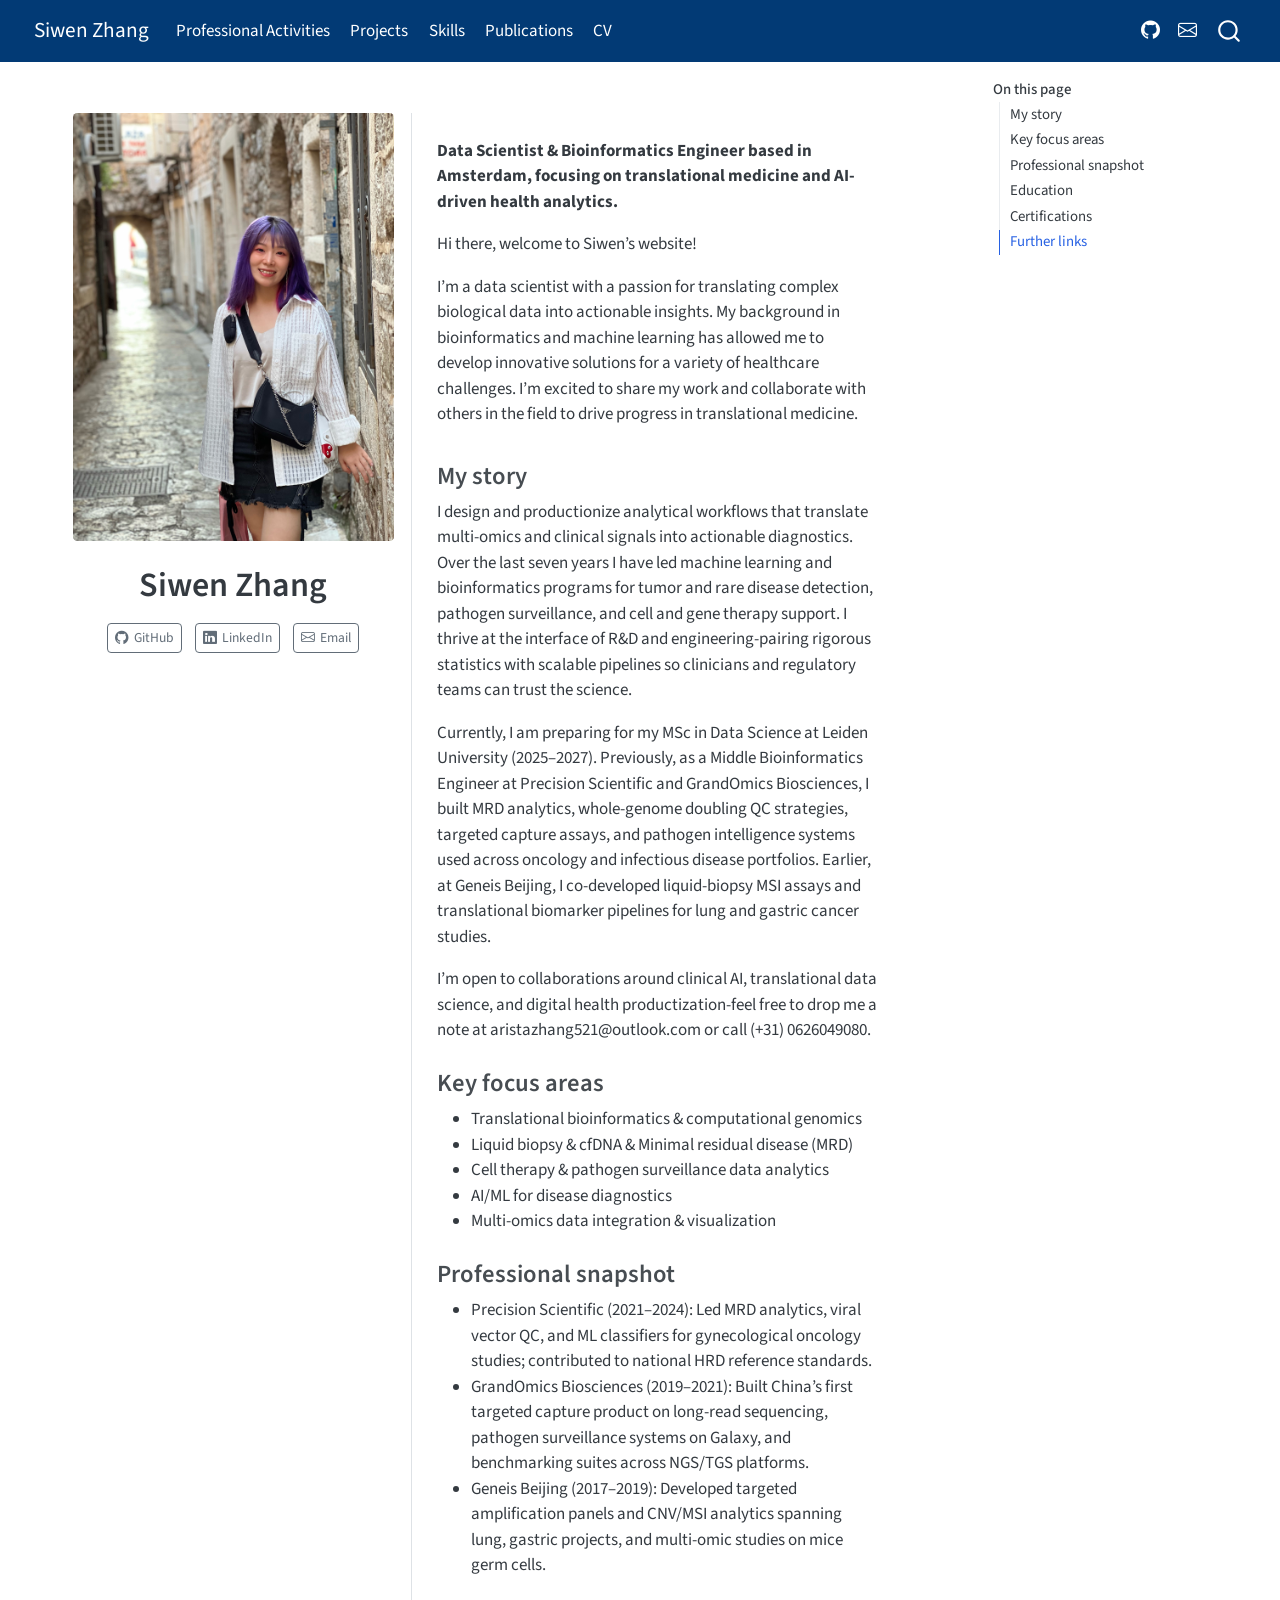
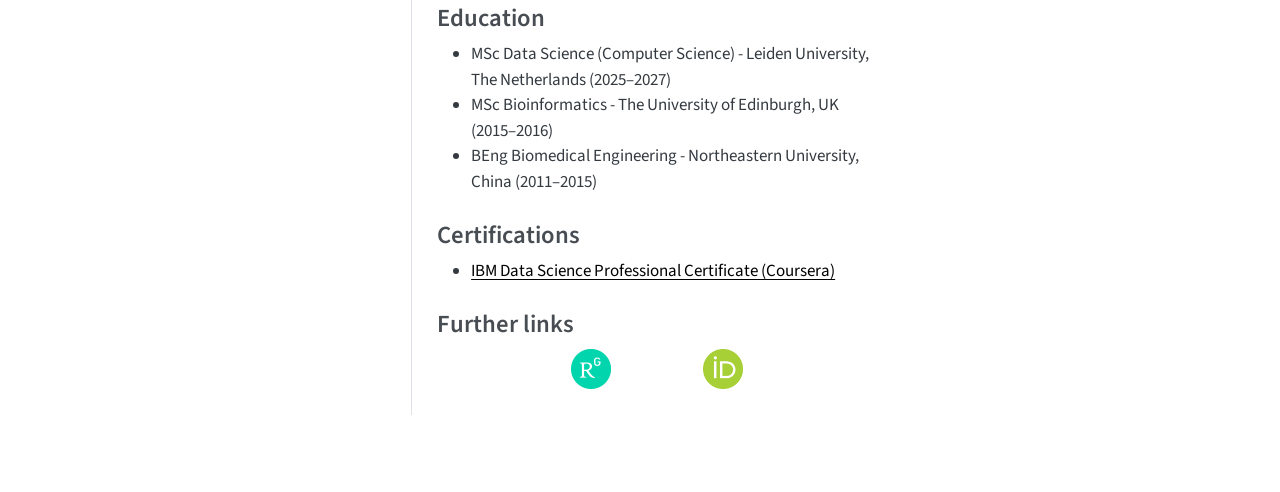
==== docs/index.html @ dca946e2 "first commit" ====
<!DOCTYPE html>
<html xmlns="http://www.w3.org/1999/xhtml" lang="en" xml:lang="en"><head>

<meta charset="utf-8">
<meta name="generator" content="quarto-1.8.25">

<meta name="viewport" content="width=device-width, initial-scale=1.0, user-scalable=yes">


<title>Siwen Zhang</title>
<style>
code{white-space: pre-wrap;}
span.smallcaps{font-variant: small-caps;}
div.columns{display: flex; gap: min(4vw, 1.5em);}
div.column{flex: auto; overflow-x: auto;}
div.hanging-indent{margin-left: 1.5em; text-indent: -1.5em;}
ul.task-list{list-style: none;}
ul.task-list li input[type="checkbox"] {
  width: 0.8em;
  margin: 0 0.8em 0.2em -1em; /* quarto-specific, see https://github.com/quarto-dev/quarto-cli/issues/4556 */ 
  vertical-align: middle;
}
</style>


<script src="site_libs/quarto-nav/quarto-nav.js"></script>
<script src="site_libs/quarto-nav/headroom.min.js"></script>
<script src="site_libs/clipboard/clipboard.min.js"></script>
<script src="site_libs/quarto-search/autocomplete.umd.js"></script>
<script src="site_libs/quarto-search/fuse.min.js"></script>
<script src="site_libs/quarto-search/quarto-search.js"></script>
<meta name="quarto:offset" content="./">
<script src="site_libs/quarto-html/quarto.js" type="module"></script>
<script src="site_libs/quarto-html/tabsets/tabsets.js" type="module"></script>
<script src="site_libs/quarto-html/axe/axe-check.js" type="module"></script>
<script src="site_libs/quarto-html/popper.min.js"></script>
<script src="site_libs/quarto-html/tippy.umd.min.js"></script>
<link href="site_libs/quarto-html/tippy.css" rel="stylesheet">
<link href="site_libs/quarto-html/quarto-syntax-highlighting-7b89279ff1a6dce999919e0e67d4d9ec.css" rel="stylesheet" id="quarto-text-highlighting-styles">
<script src="site_libs/bootstrap/bootstrap.min.js"></script>
<link href="site_libs/bootstrap/bootstrap-icons.css" rel="stylesheet">
<link href="site_libs/bootstrap/bootstrap-c04e0382e70b0cec29030d8874f2398e.min.css" rel="stylesheet" append-hash="true" id="quarto-bootstrap" data-mode="light">
<script id="quarto-search-options" type="application/json">{
  "location": "navbar",
  "copy-button": false,
  "collapse-after": 3,
  "panel-placement": "end",
  "type": "overlay",
  "limit": 50,
  "keyboard-shortcut": [
    "f",
    "/",
    "s"
  ],
  "show-item-context": false,
  "language": {
    "search-no-results-text": "No results",
    "search-matching-documents-text": "matching documents",
    "search-copy-link-title": "Copy link to search",
    "search-hide-matches-text": "Hide additional matches",
    "search-more-match-text": "more match in this document",
    "search-more-matches-text": "more matches in this document",
    "search-clear-button-title": "Clear",
    "search-text-placeholder": "",
    "search-detached-cancel-button-title": "Cancel",
    "search-submit-button-title": "Submit",
    "search-label": "Search"
  }
}</script>


<link rel="stylesheet" href="custom.css">
<link rel="stylesheet" href="styles.css">
</head>

<body class="nav-fixed quarto-light">

<div id="quarto-search-results"></div>
  <header id="quarto-header" class="headroom fixed-top">
    <nav class="navbar navbar-expand-lg " data-bs-theme="dark">
      <div class="navbar-container container-fluid">
      <div class="navbar-brand-container mx-auto">
    <a href="./index.html" class="navbar-brand navbar-brand-logo">
    </a>
    <a class="navbar-brand" href="./index.html">
    <span class="navbar-title">Siwen Zhang</span>
    </a>
  </div>
            <div id="quarto-search" class="" title="Search"></div>
          <button class="navbar-toggler" type="button" data-bs-toggle="collapse" data-bs-target="#navbarCollapse" aria-controls="navbarCollapse" role="menu" aria-expanded="false" aria-label="Toggle navigation" onclick="if (window.quartoToggleHeadroom) { window.quartoToggleHeadroom(); }">
  <span class="navbar-toggler-icon"></span>
</button>
          <div class="collapse navbar-collapse" id="navbarCollapse">
            <ul class="navbar-nav navbar-nav-scroll me-auto">
  <li class="nav-item">
    <a class="nav-link" href="./professional_activities.html"> 
<span class="menu-text">Professional Activities</span></a>
  </li>  
  <li class="nav-item">
    <a class="nav-link" href="./projects.html"> 
<span class="menu-text">Projects</span></a>
  </li>  
  <li class="nav-item">
    <a class="nav-link" href="./personal_skills.html"> 
<span class="menu-text">Skills</span></a>
  </li>  
  <li class="nav-item">
    <a class="nav-link" href="./publications.html"> 
<span class="menu-text">Publications</span></a>
  </li>  
  <li class="nav-item">
    <a class="nav-link" href="./curriculum.html"> 
<span class="menu-text">CV</span></a>
  </li>  
</ul>
            <ul class="navbar-nav navbar-nav-scroll ms-auto">
  <li class="nav-item compact">
    <a class="nav-link" href="https://github.com/ssswzh"> <i class="bi bi-github" role="img">
</i> 
<span class="menu-text"></span></a>
  </li>  
  <li class="nav-item compact">
    <a class="nav-link" href="./aristazhang521@outlook.com"> <i class="bi bi-envelope" role="img">
</i> 
<span class="menu-text"></span></a>
  </li>  
</ul>
          </div> <!-- /navcollapse -->
            <div class="quarto-navbar-tools">
</div>
      </div> <!-- /container-fluid -->
    </nav>
</header>
<!-- content -->
<div id="quarto-content" class="quarto-container page-columns page-rows-contents page-layout-full page-navbar">
<!-- sidebar -->
<!-- margin-sidebar -->
    <div id="quarto-margin-sidebar" class="sidebar margin-sidebar">
        <nav id="TOC" role="doc-toc" class="toc-active">
    <h2 id="toc-title">On this page</h2>
  <ul>
  <li><a href="#my-story" id="toc-my-story" class="nav-link active" data-scroll-target="#my-story">My story</a></li>
  <li><a href="#key-focus-areas" id="toc-key-focus-areas" class="nav-link" data-scroll-target="#key-focus-areas">Key focus areas</a></li>
  <li><a href="#professional-snapshot" id="toc-professional-snapshot" class="nav-link" data-scroll-target="#professional-snapshot">Professional snapshot</a></li>
  <li><a href="#education" id="toc-education" class="nav-link" data-scroll-target="#education">Education</a></li>
  <li><a href="#certifications" id="toc-certifications" class="nav-link" data-scroll-target="#certifications">Certifications</a></li>
  <li><a href="#further-links" id="toc-further-links" class="nav-link" data-scroll-target="#further-links">Further links</a></li>
  </ul>
</nav>
    </div>
<!-- main -->
<div class="quarto-about-trestles column-page-left">
  <div class="about-entity">
    <img src="assets/pictures/profile-picture.jpg" class="about-image
  rounded " style="width: 20em;">
<header id="title-block-header" class="quarto-title-block default">
<div class="quarto-title">
<h1 class="title">Siwen Zhang</h1>
</div>
<div class="quarto-title-meta column-page-left">
  </div>
</header>
    <div class="about-links">
  <a href="https://github.com/ssswzh" class="about-link" rel="" target="">
    <i class="bi bi-github"></i>
     <span class="about-link-text">GitHub</span>
  </a>
  <a href="https://www.linkedin.com/in/siwen-zhang-5121a4a9" class="about-link" rel="" target="">
    <i class="bi bi-linkedin"></i>
     <span class="about-link-text">LinkedIn</span>
  </a>
  <a href="/aristazhang521@outlook.com" class="about-link" rel="" target="">
    <i class="bi bi-envelope"></i>
     <span class="about-link-text">Email</span>
  </a>
</div>
  </div>
  <div class="about-contents"><main class="content column-page-left" id="quarto-document-content">

<p><strong>Data Scientist &amp; Bioinformatics Engineer based in Amsterdam, focusing on translational medicine and AI-driven health analytics.</strong></p>
<p>Hi there, welcome to Siwen’s website!</p>
<p>I’m a data scientist with a passion for translating complex biological data into actionable insights. My background in bioinformatics and machine learning has allowed me to develop innovative solutions for a variety of healthcare challenges. I’m excited to share my work and collaborate with others in the field to drive progress in translational medicine.</p>
<section id="my-story" class="level3">
<h3 data-anchor-id="my-story">My story</h3>
<p>I design and productionize analytical workflows that translate multi-omics and clinical signals into actionable diagnostics. Over the last seven years I have led machine learning and bioinformatics programs for tumor and rare disease detection, pathogen surveillance, and cell and gene therapy support. I thrive at the interface of R&amp;D and engineering-pairing rigorous statistics with scalable pipelines so clinicians and regulatory teams can trust the science.</p>
<p>Currently, I am preparing for my MSc in Data Science at Leiden University (2025–2027). Previously, as a Middle Bioinformatics Engineer at Precision Scientific and GrandOmics Biosciences, I built MRD analytics, whole-genome doubling QC strategies, targeted capture assays, and pathogen intelligence systems used across oncology and infectious disease portfolios. Earlier, at Geneis Beijing, I co-developed liquid-biopsy MSI assays and translational biomarker pipelines for lung and gastric cancer studies.</p>
<p>I’m open to collaborations around clinical AI, translational data science, and digital health productization-feel free to drop me a note at aristazhang521@outlook.com or call (+31) 0626049080.</p>
</section>
<section id="key-focus-areas" class="level3">
<h3 data-anchor-id="key-focus-areas">Key focus areas</h3>
<ul>
<li>Translational bioinformatics &amp; computational genomics</li>
<li>Liquid biopsy &amp; cfDNA &amp; Minimal residual disease (MRD)</li>
<li>Cell therapy &amp; pathogen surveillance data analytics</li>
<li>AI/ML for disease diagnostics</li>
<li>Multi-omics data integration &amp; visualization</li>
</ul>
</section>
<section id="professional-snapshot" class="level3">
<h3 data-anchor-id="professional-snapshot">Professional snapshot</h3>
<ul>
<li>Precision Scientific (2021–2024): Led MRD analytics, viral vector QC, and ML classifiers for gynecological oncology studies; contributed to national HRD reference standards.</li>
<li>GrandOmics Biosciences (2019–2021): Built China’s first targeted capture product on long-read sequencing, pathogen surveillance systems on Galaxy, and benchmarking suites across NGS/TGS platforms.</li>
<li>Geneis Beijing (2017–2019): Developed targeted amplification panels and CNV/MSI analytics spanning lung, gastric projects, and multi-omic studies on mice germ cells.</li>
</ul>
</section>
<section id="education" class="level3">
<h3 data-anchor-id="education">Education</h3>
<ul>
<li>MSc Data Science (Computer Science) - Leiden University, The Netherlands (2025–2027)</li>
<li>MSc Bioinformatics - The University of Edinburgh, UK (2015–2016)</li>
<li>BEng Biomedical Engineering - Northeastern University, China (2011–2015)</li>
</ul>
</section>
<section id="certifications" class="level3">
<h3 data-anchor-id="certifications">Certifications</h3>
<ul>
<li><a href="https://coursera.org/share/87ad6b0ecfb4fbb1e2ce7b34f706cb00">IBM Data Science Professional Certificate (Coursera)</a></li>
</ul>
</section>
<section id="further-links" class="level3">
<h3 data-anchor-id="further-links">Further links</h3>
<table width="60%" align="center">
<tbody><tr>
<td>
<a href="https://www.researchgate.net/profile/Siwen-Zhang-5?ev=hdr_xprf"> <img src="./assets/pictures/researchgate.png" alt="ResearchGate" width="40"> </a>
</td>
<td>
<a href="https://orcid.org/0009-0002-5984-0920"> <img src="./assets/pictures/ORCID_iD.png" alt="ORCID" width="40"> </a>
</td>
</tr>
</tbody></table>


</section>
</main></div>
</div>
 <!-- /main -->
<script id="quarto-html-after-body" type="application/javascript">
  window.document.addEventListener("DOMContentLoaded", function (event) {
    const isCodeAnnotation = (el) => {
      for (const clz of el.classList) {
        if (clz.startsWith('code-annotation-')) {                     
          return true;
        }
      }
      return false;
    }
    const onCopySuccess = function(e) {
      // button target
      const button = e.trigger;
      // don't keep focus
      button.blur();
      // flash "checked"
      button.classList.add('code-copy-button-checked');
      var currentTitle = button.getAttribute("title");
      button.setAttribute("title", "Copied!");
      let tooltip;
      if (window.bootstrap) {
        button.setAttribute("data-bs-toggle", "tooltip");
        button.setAttribute("data-bs-placement", "left");
        button.setAttribute("data-bs-title", "Copied!");
        tooltip = new bootstrap.Tooltip(button, 
          { trigger: "manual", 
            customClass: "code-copy-button-tooltip",
            offset: [0, -8]});
        tooltip.show();    
      }
      setTimeout(function() {
        if (tooltip) {
          tooltip.hide();
          button.removeAttribute("data-bs-title");
          button.removeAttribute("data-bs-toggle");
          button.removeAttribute("data-bs-placement");
        }
        button.setAttribute("title", currentTitle);
        button.classList.remove('code-copy-button-checked');
      }, 1000);
      // clear code selection
      e.clearSelection();
    }
    const getTextToCopy = function(trigger) {
      const outerScaffold = trigger.parentElement.cloneNode(true);
      const codeEl = outerScaffold.querySelector('code');
      for (const childEl of codeEl.children) {
        if (isCodeAnnotation(childEl)) {
          childEl.remove();
        }
      }
      return codeEl.innerText;
    }
    const clipboard = new window.ClipboardJS('.code-copy-button:not([data-in-quarto-modal])', {
      text: getTextToCopy
    });
    clipboard.on('success', onCopySuccess);
    if (window.document.getElementById('quarto-embedded-source-code-modal')) {
      const clipboardModal = new window.ClipboardJS('.code-copy-button[data-in-quarto-modal]', {
        text: getTextToCopy,
        container: window.document.getElementById('quarto-embedded-source-code-modal')
      });
      clipboardModal.on('success', onCopySuccess);
    }
      var localhostRegex = new RegExp(/^(?:http|https):\/\/localhost\:?[0-9]*\//);
      var mailtoRegex = new RegExp(/^mailto:/);
        var filterRegex = new RegExp('/' + window.location.host + '/');
      var isInternal = (href) => {
          return filterRegex.test(href) || localhostRegex.test(href) || mailtoRegex.test(href);
      }
      // Inspect non-navigation links and adorn them if external
     var links = window.document.querySelectorAll('a[href]:not(.nav-link):not(.navbar-brand):not(.toc-action):not(.sidebar-link):not(.sidebar-item-toggle):not(.pagination-link):not(.no-external):not([aria-hidden]):not(.dropdown-item):not(.quarto-navigation-tool):not(.about-link)');
      for (var i=0; i<links.length; i++) {
        const link = links[i];
        if (!isInternal(link.href)) {
          // undo the damage that might have been done by quarto-nav.js in the case of
          // links that we want to consider external
          if (link.dataset.originalHref !== undefined) {
            link.href = link.dataset.originalHref;
          }
        }
      }
    function tippyHover(el, contentFn, onTriggerFn, onUntriggerFn) {
      const config = {
        allowHTML: true,
        maxWidth: 500,
        delay: 100,
        arrow: false,
        appendTo: function(el) {
            return el.parentElement;
        },
        interactive: true,
        interactiveBorder: 10,
        theme: 'quarto',
        placement: 'bottom-start',
      };
      if (contentFn) {
        config.content = contentFn;
      }
      if (onTriggerFn) {
        config.onTrigger = onTriggerFn;
      }
      if (onUntriggerFn) {
        config.onUntrigger = onUntriggerFn;
      }
      window.tippy(el, config); 
    }
    const noterefs = window.document.querySelectorAll('a[role="doc-noteref"]');
    for (var i=0; i<noterefs.length; i++) {
      const ref = noterefs[i];
      tippyHover(ref, function() {
        // use id or data attribute instead here
        let href = ref.getAttribute('data-footnote-href') || ref.getAttribute('href');
        try { href = new URL(href).hash; } catch {}
        const id = href.replace(/^#\/?/, "");
        const note = window.document.getElementById(id);
        if (note) {
          return note.innerHTML;
        } else {
          return "";
        }
      });
    }
    const xrefs = window.document.querySelectorAll('a.quarto-xref');
    const processXRef = (id, note) => {
      // Strip column container classes
      const stripColumnClz = (el) => {
        el.classList.remove("page-full", "page-columns");
        if (el.children) {
          for (const child of el.children) {
            stripColumnClz(child);
          }
        }
      }
      stripColumnClz(note)
      if (id === null || id.startsWith('sec-')) {
        // Special case sections, only their first couple elements
        const container = document.createElement("div");
        if (note.children && note.children.length > 2) {
          container.appendChild(note.children[0].cloneNode(true));
          for (let i = 1; i < note.children.length; i++) {
            const child = note.children[i];
            if (child.tagName === "P" && child.innerText === "") {
              continue;
            } else {
              container.appendChild(child.cloneNode(true));
              break;
            }
          }
          if (window.Quarto?.typesetMath) {
            window.Quarto.typesetMath(container);
          }
          return container.innerHTML
        } else {
          if (window.Quarto?.typesetMath) {
            window.Quarto.typesetMath(note);
          }
          return note.innerHTML;
        }
      } else {
        // Remove any anchor links if they are present
        const anchorLink = note.querySelector('a.anchorjs-link');
        if (anchorLink) {
          anchorLink.remove();
        }
        if (window.Quarto?.typesetMath) {
          window.Quarto.typesetMath(note);
        }
        if (note.classList.contains("callout")) {
          return note.outerHTML;
        } else {
          return note.innerHTML;
        }
      }
    }
    for (var i=0; i<xrefs.length; i++) {
      const xref = xrefs[i];
      tippyHover(xref, undefined, function(instance) {
        instance.disable();
        let url = xref.getAttribute('href');
        let hash = undefined; 
        if (url.startsWith('#')) {
          hash = url;
        } else {
          try { hash = new URL(url).hash; } catch {}
        }
        if (hash) {
          const id = hash.replace(/^#\/?/, "");
          const note = window.document.getElementById(id);
          if (note !== null) {
            try {
              const html = processXRef(id, note.cloneNode(true));
              instance.setContent(html);
            } finally {
              instance.enable();
              instance.show();
            }
          } else {
            // See if we can fetch this
            fetch(url.split('#')[0])
            .then(res => res.text())
            .then(html => {
              const parser = new DOMParser();
              const htmlDoc = parser.parseFromString(html, "text/html");
              const note = htmlDoc.getElementById(id);
              if (note !== null) {
                const html = processXRef(id, note);
                instance.setContent(html);
              } 
            }).finally(() => {
              instance.enable();
              instance.show();
            });
          }
        } else {
          // See if we can fetch a full url (with no hash to target)
          // This is a special case and we should probably do some content thinning / targeting
          fetch(url)
          .then(res => res.text())
          .then(html => {
            const parser = new DOMParser();
            const htmlDoc = parser.parseFromString(html, "text/html");
            const note = htmlDoc.querySelector('main.content');
            if (note !== null) {
              // This should only happen for chapter cross references
              // (since there is no id in the URL)
              // remove the first header
              if (note.children.length > 0 && note.children[0].tagName === "HEADER") {
                note.children[0].remove();
              }
              const html = processXRef(null, note);
              instance.setContent(html);
            } 
          }).finally(() => {
            instance.enable();
            instance.show();
          });
        }
      }, function(instance) {
      });
    }
        let selectedAnnoteEl;
        const selectorForAnnotation = ( cell, annotation) => {
          let cellAttr = 'data-code-cell="' + cell + '"';
          let lineAttr = 'data-code-annotation="' +  annotation + '"';
          const selector = 'span[' + cellAttr + '][' + lineAttr + ']';
          return selector;
        }
        const selectCodeLines = (annoteEl) => {
          const doc = window.document;
          const targetCell = annoteEl.getAttribute("data-target-cell");
          const targetAnnotation = annoteEl.getAttribute("data-target-annotation");
          const annoteSpan = window.document.querySelector(selectorForAnnotation(targetCell, targetAnnotation));
          const lines = annoteSpan.getAttribute("data-code-lines").split(",");
          const lineIds = lines.map((line) => {
            return targetCell + "-" + line;
          })
          let top = null;
          let height = null;
          let parent = null;
          if (lineIds.length > 0) {
              //compute the position of the single el (top and bottom and make a div)
              const el = window.document.getElementById(lineIds[0]);
              top = el.offsetTop;
              height = el.offsetHeight;
              parent = el.parentElement.parentElement;
            if (lineIds.length > 1) {
              const lastEl = window.document.getElementById(lineIds[lineIds.length - 1]);
              const bottom = lastEl.offsetTop + lastEl.offsetHeight;
              height = bottom - top;
            }
            if (top !== null && height !== null && parent !== null) {
              // cook up a div (if necessary) and position it 
              let div = window.document.getElementById("code-annotation-line-highlight");
              if (div === null) {
                div = window.document.createElement("div");
                div.setAttribute("id", "code-annotation-line-highlight");
                div.style.position = 'absolute';
                parent.appendChild(div);
              }
              div.style.top = top - 2 + "px";
              div.style.height = height + 4 + "px";
              div.style.left = 0;
              let gutterDiv = window.document.getElementById("code-annotation-line-highlight-gutter");
              if (gutterDiv === null) {
                gutterDiv = window.document.createElement("div");
                gutterDiv.setAttribute("id", "code-annotation-line-highlight-gutter");
                gutterDiv.style.position = 'absolute';
                const codeCell = window.document.getElementById(targetCell);
                const gutter = codeCell.querySelector('.code-annotation-gutter');
                gutter.appendChild(gutterDiv);
              }
              gutterDiv.style.top = top - 2 + "px";
              gutterDiv.style.height = height + 4 + "px";
            }
            selectedAnnoteEl = annoteEl;
          }
        };
        const unselectCodeLines = () => {
          const elementsIds = ["code-annotation-line-highlight", "code-annotation-line-highlight-gutter"];
          elementsIds.forEach((elId) => {
            const div = window.document.getElementById(elId);
            if (div) {
              div.remove();
            }
          });
          selectedAnnoteEl = undefined;
        };
          // Handle positioning of the toggle
      window.addEventListener(
        "resize",
        throttle(() => {
          elRect = undefined;
          if (selectedAnnoteEl) {
            selectCodeLines(selectedAnnoteEl);
          }
        }, 10)
      );
      function throttle(fn, ms) {
      let throttle = false;
      let timer;
        return (...args) => {
          if(!throttle) { // first call gets through
              fn.apply(this, args);
              throttle = true;
          } else { // all the others get throttled
              if(timer) clearTimeout(timer); // cancel #2
              timer = setTimeout(() => {
                fn.apply(this, args);
                timer = throttle = false;
              }, ms);
          }
        };
      }
        // Attach click handler to the DT
        const annoteDls = window.document.querySelectorAll('dt[data-target-cell]');
        for (const annoteDlNode of annoteDls) {
          annoteDlNode.addEventListener('click', (event) => {
            const clickedEl = event.target;
            if (clickedEl !== selectedAnnoteEl) {
              unselectCodeLines();
              const activeEl = window.document.querySelector('dt[data-target-cell].code-annotation-active');
              if (activeEl) {
                activeEl.classList.remove('code-annotation-active');
              }
              selectCodeLines(clickedEl);
              clickedEl.classList.add('code-annotation-active');
            } else {
              // Unselect the line
              unselectCodeLines();
              clickedEl.classList.remove('code-annotation-active');
            }
          });
        }
    const findCites = (el) => {
      const parentEl = el.parentElement;
      if (parentEl) {
        const cites = parentEl.dataset.cites;
        if (cites) {
          return {
            el,
            cites: cites.split(' ')
          };
        } else {
          return findCites(el.parentElement)
        }
      } else {
        return undefined;
      }
    };
    var bibliorefs = window.document.querySelectorAll('a[role="doc-biblioref"]');
    for (var i=0; i<bibliorefs.length; i++) {
      const ref = bibliorefs[i];
      const citeInfo = findCites(ref);
      if (citeInfo) {
        tippyHover(citeInfo.el, function() {
          var popup = window.document.createElement('div');
          citeInfo.cites.forEach(function(cite) {
            var citeDiv = window.document.createElement('div');
            citeDiv.classList.add('hanging-indent');
            citeDiv.classList.add('csl-entry');
            var biblioDiv = window.document.getElementById('ref-' + cite);
            if (biblioDiv) {
              citeDiv.innerHTML = biblioDiv.innerHTML;
            }
            popup.appendChild(citeDiv);
          });
          return popup.innerHTML;
        });
      }
    }
  });
  </script>
</div> <!-- /content -->




</body></html>
---- docs/site_libs/quarto-html/tippy.css ----
.tippy-box[data-animation=fade][data-state=hidden]{opacity:0}[data-tippy-root]{max-width:calc(100vw - 10px)}.tippy-box{position:relative;background-color:#333;color:#fff;border-radius:4px;font-size:14px;line-height:1.4;white-space:normal;outline:0;transition-property:transform,visibility,opacity}.tippy-box[data-placement^=top]>.tippy-arrow{bottom:0}.tippy-box[data-placement^=top]>.tippy-arrow:before{bottom:-7px;left:0;border-width:8px 8px 0;border-top-color:initial;transform-origin:center top}.tippy-box[data-placement^=bottom]>.tippy-arrow{top:0}.tippy-box[data-placement^=bottom]>.tippy-arrow:before{top:-7px;left:0;border-width:0 8px 8px;border-bottom-color:initial;transform-origin:center bottom}.tippy-box[data-placement^=left]>.tippy-arrow{right:0}.tippy-box[data-placement^=left]>.tippy-arrow:before{border-width:8px 0 8px 8px;border-left-color:initial;right:-7px;transform-origin:center left}.tippy-box[data-placement^=right]>.tippy-arrow{left:0}.tippy-box[data-placement^=right]>.tippy-arrow:before{left:-7px;border-width:8px 8px 8px 0;border-right-color:initial;transform-origin:center right}.tippy-box[data-inertia][data-state=visible]{transition-timing-function:cubic-bezier(.54,1.5,.38,1.11)}.tippy-arrow{width:16px;height:16px;color:#333}.tippy-arrow:before{content:"";position:absolute;border-color:transparent;border-style:solid}.tippy-content{position:relative;padding:5px 9px;z-index:1}
---- docs/site_libs/quarto-html/quarto-syntax-highlighting-7b89279ff1a6dce999919e0e67d4d9ec.css ----
/* quarto syntax highlight colors */
:root {
  --quarto-hl-ot-color: #003B4F;
  --quarto-hl-at-color: #657422;
  --quarto-hl-ss-color: #20794D;
  --quarto-hl-an-color: #5E5E5E;
  --quarto-hl-fu-color: #4758AB;
  --quarto-hl-st-color: #20794D;
  --quarto-hl-cf-color: #003B4F;
  --quarto-hl-op-color: #5E5E5E;
  --quarto-hl-er-color: #AD0000;
  --quarto-hl-bn-color: #AD0000;
  --quarto-hl-al-color: #AD0000;
  --quarto-hl-va-color: #111111;
  --quarto-hl-bu-color: inherit;
  --quarto-hl-ex-color: inherit;
  --quarto-hl-pp-color: #AD0000;
  --quarto-hl-in-color: #5E5E5E;
  --quarto-hl-vs-color: #20794D;
  --quarto-hl-wa-color: #5E5E5E;
  --quarto-hl-do-color: #5E5E5E;
  --quarto-hl-im-color: #00769E;
  --quarto-hl-ch-color: #20794D;
  --quarto-hl-dt-color: #AD0000;
  --quarto-hl-fl-color: #AD0000;
  --quarto-hl-co-color: #5E5E5E;
  --quarto-hl-cv-color: #5E5E5E;
  --quarto-hl-cn-color: #8f5902;
  --quarto-hl-sc-color: #5E5E5E;
  --quarto-hl-dv-color: #AD0000;
  --quarto-hl-kw-color: #003B4F;
}

/* other quarto variables */
:root {
  --quarto-font-monospace: SFMono-Regular, Menlo, Monaco, Consolas, "Liberation Mono", "Courier New", monospace;
}

/* syntax highlight based on Pandoc's rules */
pre > code.sourceCode > span {
  color: #003B4F;
}

code.sourceCode > span {
  color: #003B4F;
}

div.sourceCode,
div.sourceCode pre.sourceCode {
  color: #003B4F;
}

/* Normal */
code span {
  color: #003B4F;
}

/* Alert */
code span.al {
  color: #AD0000;
  font-style: inherit;
}

/* Annotation */
code span.an {
  color: #5E5E5E;
  font-style: inherit;
}

/* Attribute */
code span.at {
  color: #657422;
  font-style: inherit;
}

/* BaseN */
code span.bn {
  color: #AD0000;
  font-style: inherit;
}

/* BuiltIn */
code span.bu {
  font-style: inherit;
}

/* ControlFlow */
code span.cf {
  color: #003B4F;
  font-weight: bold;
  font-style: inherit;
}

/* Char */
code span.ch {
  color: #20794D;
  font-style: inherit;
}

/* Constant */
code span.cn {
  color: #8f5902;
  font-style: inherit;
}

/* Comment */
code span.co {
  color: #5E5E5E;
  font-style: inherit;
}

/* CommentVar */
code span.cv {
  color: #5E5E5E;
  font-style: italic;
}

/* Documentation */
code span.do {
  color: #5E5E5E;
  font-style: italic;
}

/* DataType */
code span.dt {
  color: #AD0000;
  font-style: inherit;
}

/* DecVal */
code span.dv {
  color: #AD0000;
  font-style: inherit;
}

/* Error */
code span.er {
  color: #AD0000;
  font-style: inherit;
}

/* Extension */
code span.ex {
  font-style: inherit;
}

/* Float */
code span.fl {
  color: #AD0000;
  font-style: inherit;
}

/* Function */
code span.fu {
  color: #4758AB;
  font-style: inherit;
}

/* Import */
code span.im {
  color: #00769E;
  font-style: inherit;
}

/* Information */
code span.in {
  color: #5E5E5E;
  font-style: inherit;
}

/* Keyword */
code span.kw {
  color: #003B4F;
  font-weight: bold;
  font-style: inherit;
}

/* Operator */
code span.op {
  color: #5E5E5E;
  font-style: inherit;
}

/* Other */
code span.ot {
  color: #003B4F;
  font-style: inherit;
}

/* Preprocessor */
code span.pp {
  color: #AD0000;
  font-style: inherit;
}

/* SpecialChar */
code span.sc {
  color: #5E5E5E;
  font-style: inherit;
}

/* SpecialString */
code span.ss {
  color: #20794D;
  font-style: inherit;
}

/* String */
code span.st {
  color: #20794D;
  font-style: inherit;
}

/* Variable */
code span.va {
  color: #111111;
  font-style: inherit;
}

/* VerbatimString */
code span.vs {
  color: #20794D;
  font-style: inherit;
}

/* Warning */
code span.wa {
  color: #5E5E5E;
  font-style: italic;
}

.prevent-inlining {
  content: "</";
}

/*# sourceMappingURL=3944bc705cfaf4c80e56f77c5205168a.css.map */
---- docs/custom.css ----
:root {
  --imperial-blue: #023A75;
  --grape: #B38CB4;
  --brick: #FC440F;
  --coral: #F67E7D;
  --orange: #FF8600;
  --yellow: #FFE66D;
  --canary: #FFFD82;
  --air-blue: #6CA6C1;
  --teal-blue: #437C90;
  --seaweed: #177E89;
  --pink: #ff89de;
  --cyan: #78effd;
  --lavender: #c58aff;
  --mint: #a0ffef;
  --green: #00ff7f;
  --dark-green: #006400;
  --dark-blue: #00008b;
  --dark-purple: #800080;
  --dark-red: #8b0000;
  --dark-yellow: #ffd700;
  --dark-orange: #ff8c00;
  --purple: #9c6bff;
}

.horizontal-list {
  list-style-type: none;
  padding-left: 0;
  display: flex;
  flex-wrap: wrap;
}

.horizontal-list__item {
  margin-right: 0.5rem;
  margin-bottom: 0.25rem;
  font-weight: bold;
  padding: 0.25rem 0.5rem;
  border-radius: 0.75rem;
}

.horizontal-list__item--orange {
  background-color: var(--orange);
  color: #fff;
}

.horizontal-list__item--yellow {
  background-color: var(--yellow);
}

.horizontal-list__item--blue {
  background-color: var(--air-blue);
}

.horizontal-list__item--imperial-blue {
  background-color: var(--imperial-blue);
  color: #fff;
}

.horizontal-list__item--grape {
  background-color: var(--grape);
  color: #fff;
}

.horizontal-list__item--coral {
  background-color: var(--coral);
  color: #fff;
}

.horizontal-list__item--canary {
  background-color: var(--canary);
}

.horizontal-list__item--seaweed {
  background-color: var(--seaweed);
  color: #fff;
}

.horizontal-list__item--teal {
  background-color: var(--teal-blue);
  color: #fff;
}

.horizontal-list__item--air-blue {
  background-color: var(--air-blue);
  color: #000;
}

.horizontal-list__item--dark-green {
  background-color: var(--dark-green);
  color: #fff;
}

.horizontal-list__item--dark-yellow {
  background-color: var(--dark-yellow);
  color: #000;
}

.horizontal-list__item--dark-blue {
  background-color: var(--dark-blue);
  color: #fff;
}

.horizontal-list__item--pink {
  background-color: var(--pink);
  color: #fff;
}

.horizontal-list__item--cyan {
  background-color: var(--cyan);
  color: #000;
}

.horizontal-list__item--lavender {
  background-color: var(--lavender);
  color: #fff;
}

.horizontal-list__item--mint {
  background-color: var(--mint);
  color: #000;
}

.horizontal-list__item--green {
  background-color: var(--green);
  color: #000;
}

.horizontal-list__item--dark-purple {
  background-color: var(--dark-purple);
  color: #fff;
}

.horizontal-list__item--dark-orange {
  background-color: var(--dark-orange);
  color: #000;
}

.horizontal-list__item--purple {
  background-color: var(--purple);
  color: #fff;
}

.horizontal-list__item--orange,
.horizontal-list__item--yellow,
.horizontal-list__item--blue,
.horizontal-list__item--imperial-blue,
.horizontal-list__item--grape,
.horizontal-list__item--coral,
.horizontal-list__item--canary,
.horizontal-list__item--seaweed,
.horizontal-list__item--teal {
  display: inline-block;
}

.wide-grid {
  max-width: 1200px;
  width: 100%;
  margin: 0 auto;
}

@media (min-width: 992px) {
  /* Main article column on pages with a margin TOC. Adjust margin-right to tune space for sidebar. */
  .page-layout-article main.content {
    margin-right: 22%;
    padding-top: 1.5rem;
  }

  /* About/trestles layout on the homepage. margin-right controls space for the sidebar. */
  .quarto-about-trestles {
    margin-right: 10%;
    padding-top: 0;
    align-items: flex-start;
  }

  /* Ensures the bio card aligns to the top. */
  .quarto-about-trestles .about-entity {
    align-items: flex-start;
    margin-top: 0;
  }

  /* Headshot column inside the trestles layout; width controls photo size. */
  .quarto-about-trestles .about-image {
    align-self: flex-start;
    margin-top: 0;
  }

  /* Right-hand navigation column ("On this page"). Adjust width/min-width for readability. */
  #quarto-margin-sidebar {
    width: 22%;
    min-width: 240px;
  }

  /* Top spacing for pages using page-layout: full (e.g., publications). */
  .page-layout-full main.content {
    padding-top: 1.5rem;
  }
}
footer.site-footer {
  background-color: #023a75;
  color: #ffffff;
  text-align: center;
  padding: 1rem 0;
  font-weight: 600;
}
---- docs/styles.css ----
/* Increase the width of the main content area */
.main-container {
    max-width: 90%; /* Adjust percentage as needed */
    margin: 0 auto;
    padding-left: 2%; /* Optional padding */
    padding-right: 2%;
  }
  
  /* Reduce padding for images, if necessary */
  img {
    max-width: 100%;
    margin: auto;
    display: block;
  }

/* Ensure the figure and text are stacked and centered */
.g-col-md-6, .g-col-md-6 {
    display: flex;
    align-items: center;     /* Vertically center the text */
    justify-content: center; /* Horizontally center the text */
    flex-direction: column;  /* Stack content vertically */
    height: 100%;            /* Ensure the height is consistent for alignment */
    text-align: left;      /* Center-align text */
  }
  
  /* Ensure images are responsive */
  .g-col-md-6 img {
    max-width: 100%;
    max-height: 200px; /* Optional: Adjust height based on your layout */
    margin-bottom: 10px; /* Space between the image and the text */
  }
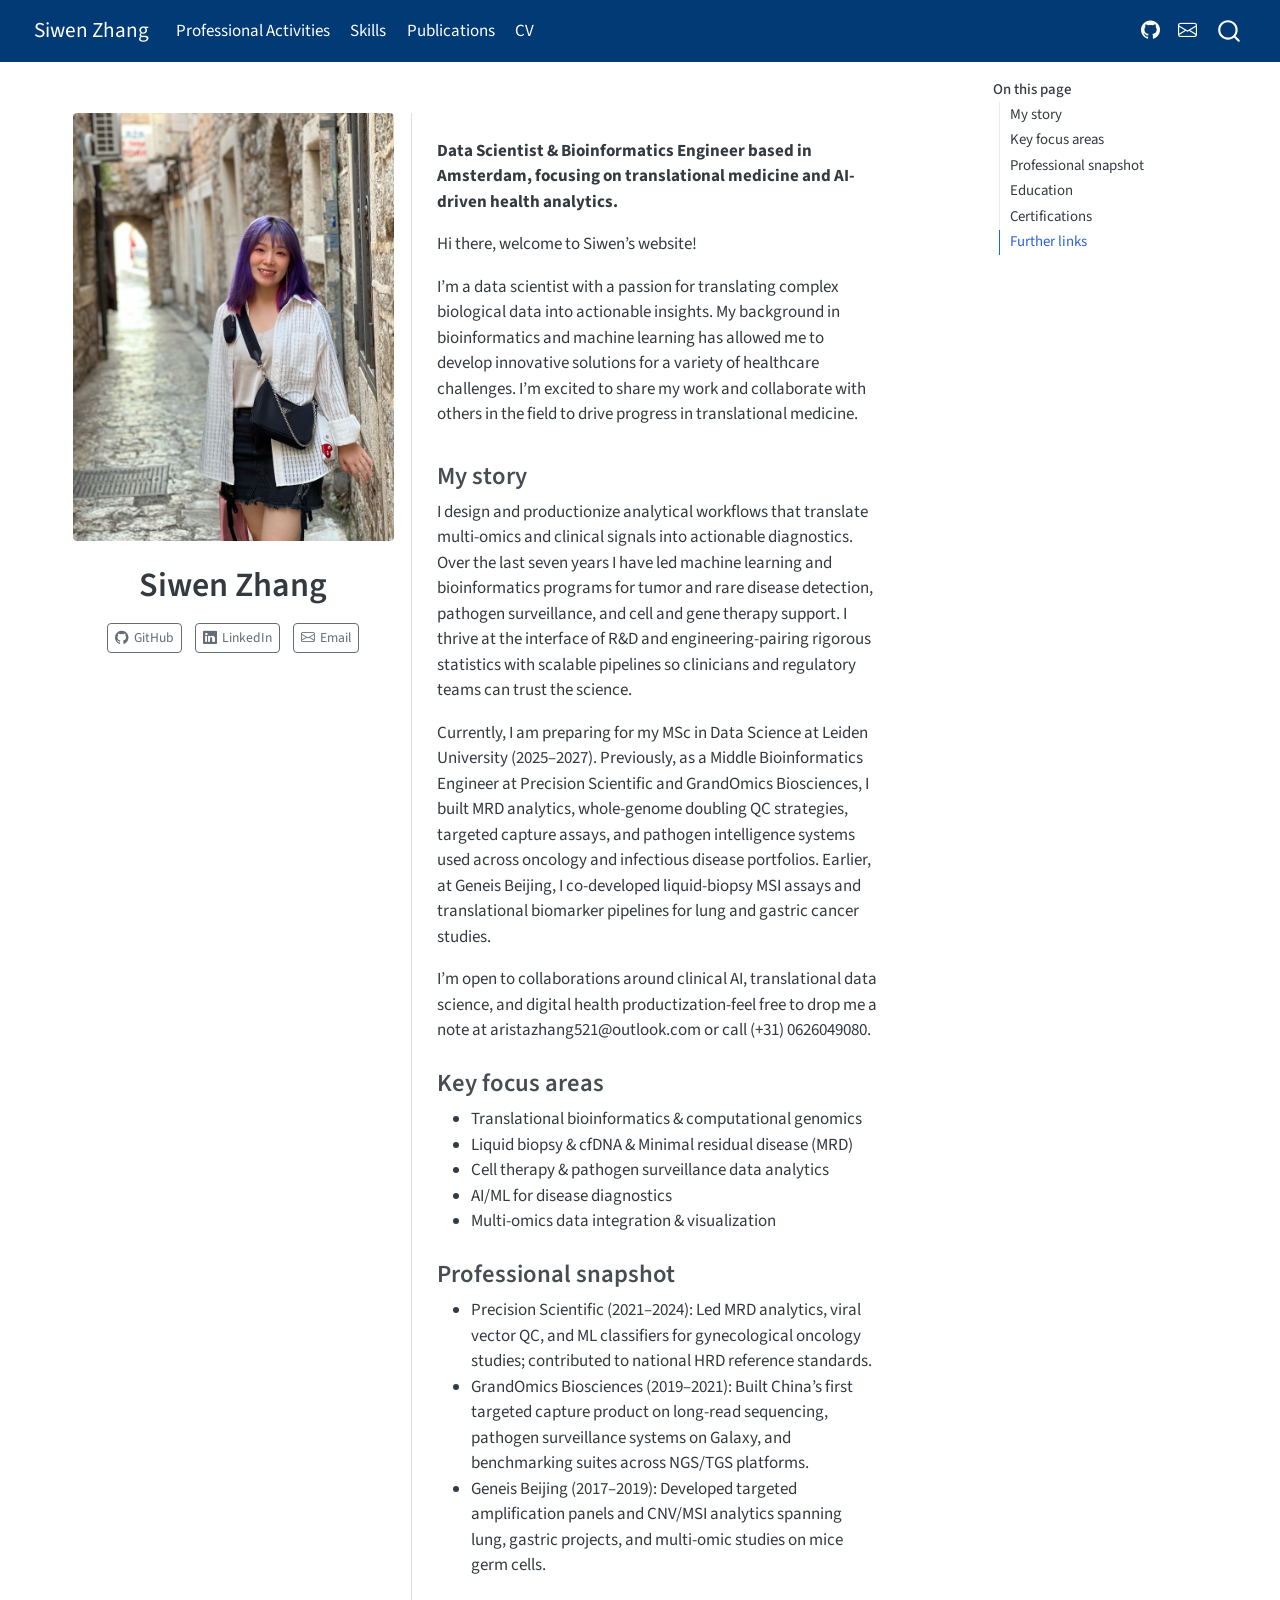
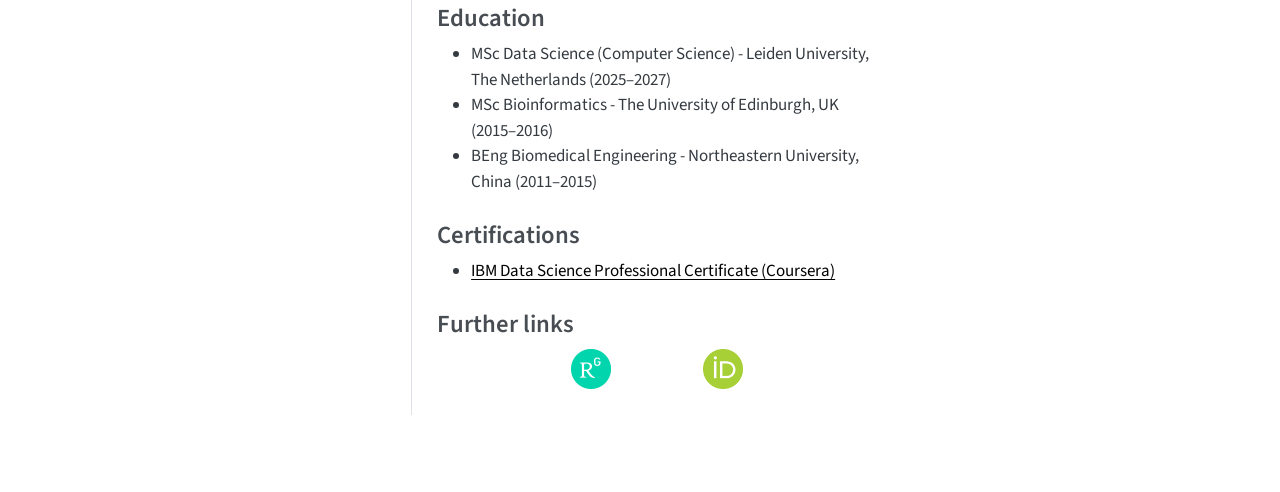
==== commit a1f695eb: "add resume.pdf, hide projects" ====
--- a/docs/index.html
+++ b/docs/index.html
@@ -97,10 +97,6 @@
 <span class="menu-text">Professional Activities</span></a>
   </li>  
   <li class="nav-item">
-    <a class="nav-link" href="./projects.html"> 
-<span class="menu-text">Projects</span></a>
-  </li>  
-  <li class="nav-item">
     <a class="nav-link" href="./personal_skills.html"> 
 <span class="menu-text">Skills</span></a>
   </li>  
@@ -120,7 +116,7 @@
 <span class="menu-text"></span></a>
   </li>  
   <li class="nav-item compact">
-    <a class="nav-link" href="./aristazhang521@outlook.com"> <i class="bi bi-envelope" role="img">
+    <a class="nav-link" href="to:aristazhang521@outlook.com"> <i class="bi bi-envelope" role="img">
 </i> 
 <span class="menu-text"></span></a>
   </li>  
@@ -169,7 +165,7 @@
     <i class="bi bi-linkedin"></i>
      <span class="about-link-text">LinkedIn</span>
   </a>
-  <a href="/aristazhang521@outlook.com" class="about-link" rel="" target="">
+  <a href="to:aristazhang521@outlook.com" class="about-link" rel="" target="">
     <i class="bi bi-envelope"></i>
      <span class="about-link-text">Email</span>
   </a>
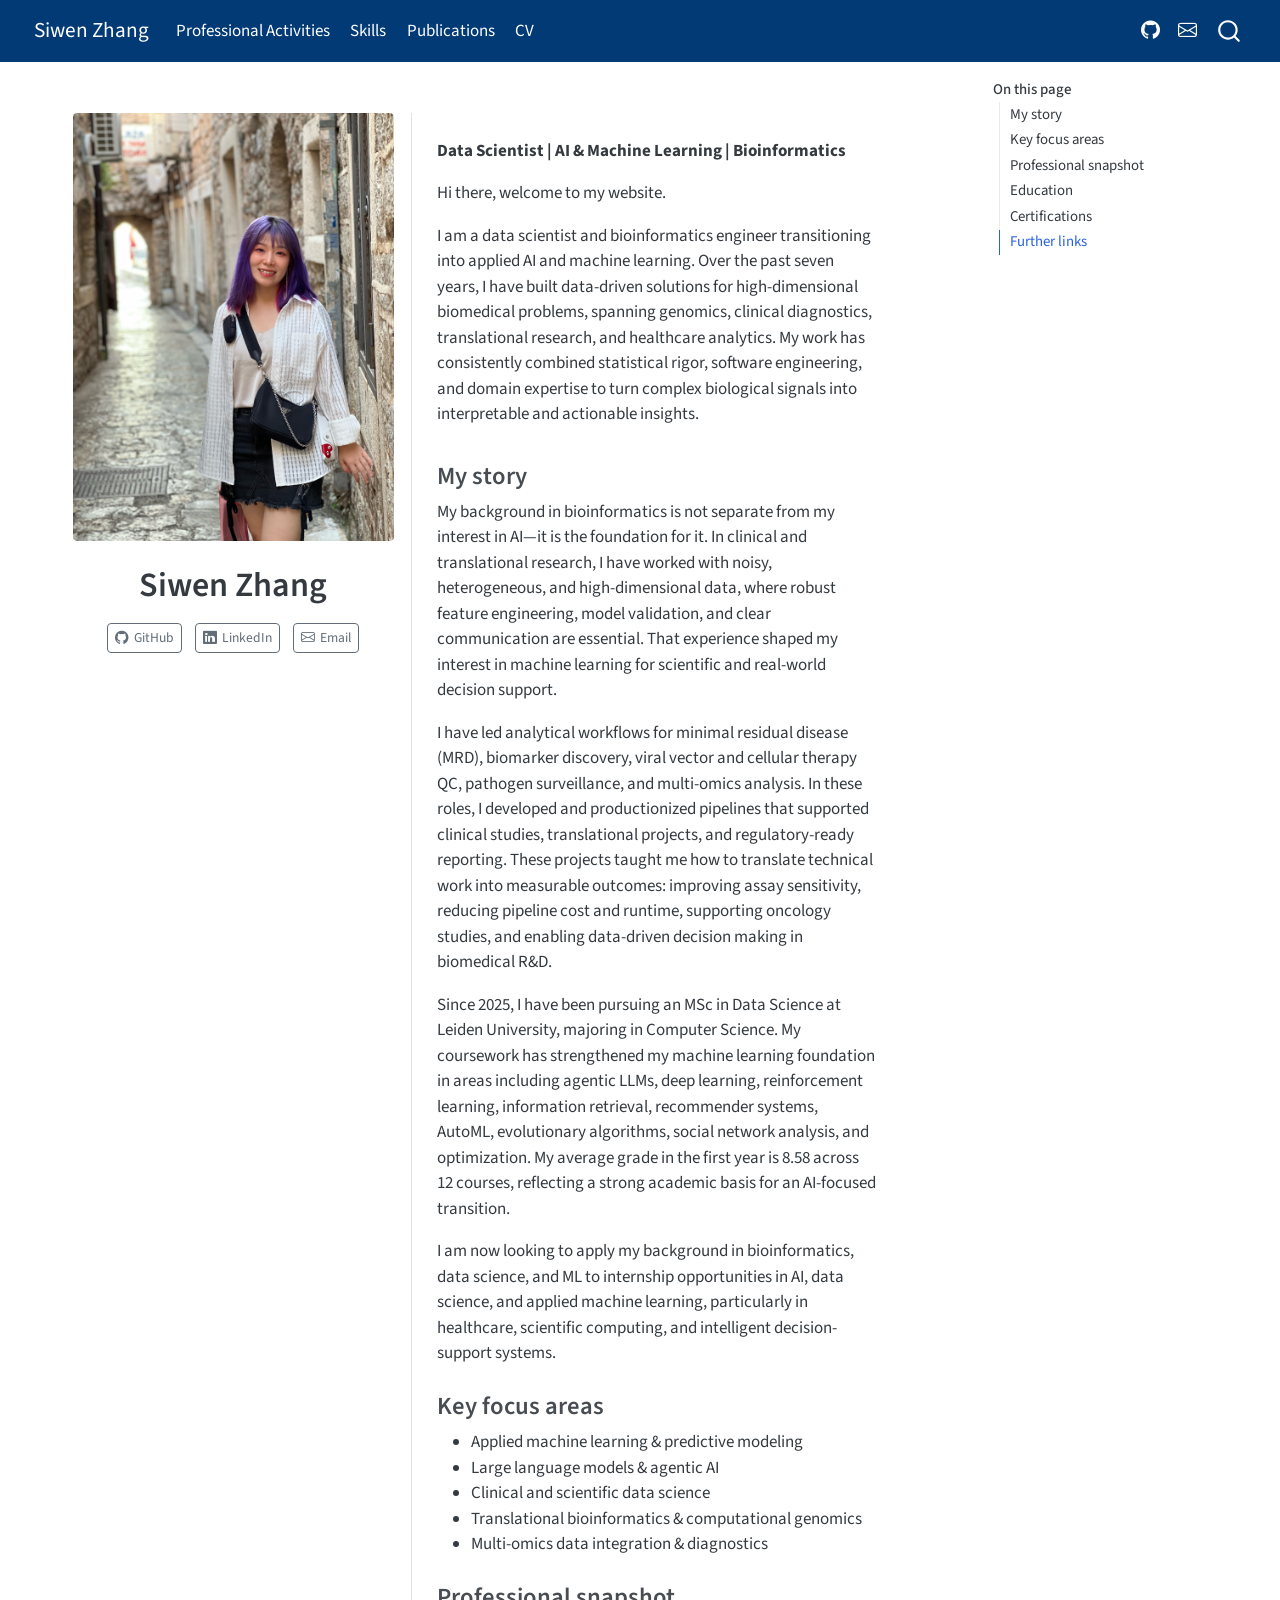
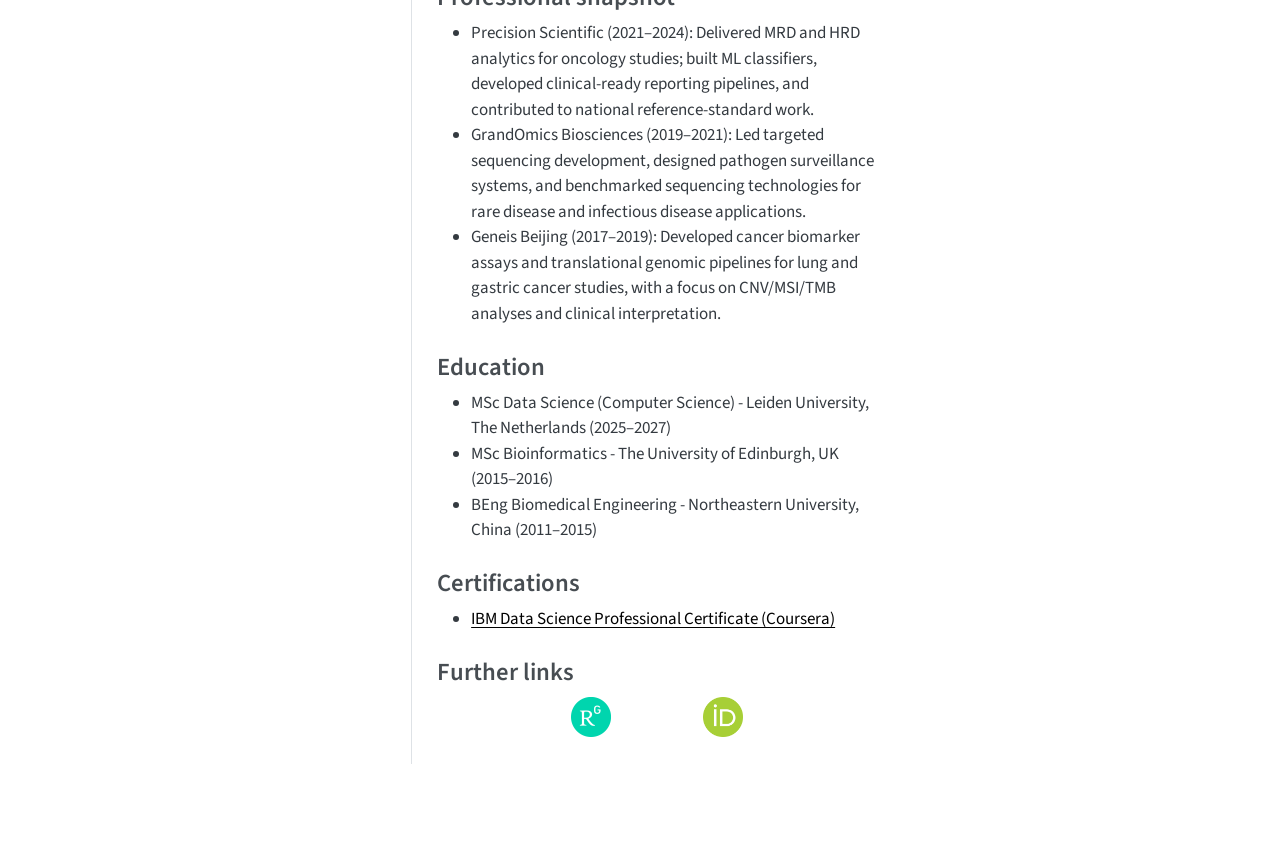
==== commit 6303b927: "add transcript, minor change content" ====
--- a/docs/index.html
+++ b/docs/index.html
@@ -116,7 +116,7 @@
 <span class="menu-text"></span></a>
   </li>  
   <li class="nav-item compact">
-    <a class="nav-link" href="to:aristazhang521@outlook.com"> <i class="bi bi-envelope" role="img">
+    <a class="nav-link" href="mailto:aristazhang521@outlook.com"> <i class="bi bi-envelope" role="img">
 </i> 
 <span class="menu-text"></span></a>
   </li>  
@@ -165,7 +165,7 @@
     <i class="bi bi-linkedin"></i>
      <span class="about-link-text">LinkedIn</span>
   </a>
-  <a href="to:aristazhang521@outlook.com" class="about-link" rel="" target="">
+  <a href="mailto:aristazhang521@outlook.com" class="about-link" rel="" target="">
     <i class="bi bi-envelope"></i>
      <span class="about-link-text">Email</span>
   </a>
@@ -173,31 +173,32 @@
   </div>
   <div class="about-contents"><main class="content column-page-left" id="quarto-document-content">
 
-<p><strong>Data Scientist &amp; Bioinformatics Engineer based in Amsterdam, focusing on translational medicine and AI-driven health analytics.</strong></p>
-<p>Hi there, welcome to Siwen’s website!</p>
-<p>I’m a data scientist with a passion for translating complex biological data into actionable insights. My background in bioinformatics and machine learning has allowed me to develop innovative solutions for a variety of healthcare challenges. I’m excited to share my work and collaborate with others in the field to drive progress in translational medicine.</p>
+<p><strong>Data Scientist | AI &amp; Machine Learning | Bioinformatics</strong></p>
+<p>Hi there, welcome to my website.</p>
+<p>I am a data scientist and bioinformatics engineer transitioning into applied AI and machine learning. Over the past seven years, I have built data-driven solutions for high-dimensional biomedical problems, spanning genomics, clinical diagnostics, translational research, and healthcare analytics. My work has consistently combined statistical rigor, software engineering, and domain expertise to turn complex biological signals into interpretable and actionable insights.</p>
 <section id="my-story" class="level3">
 <h3 data-anchor-id="my-story">My story</h3>
-<p>I design and productionize analytical workflows that translate multi-omics and clinical signals into actionable diagnostics. Over the last seven years I have led machine learning and bioinformatics programs for tumor and rare disease detection, pathogen surveillance, and cell and gene therapy support. I thrive at the interface of R&amp;D and engineering-pairing rigorous statistics with scalable pipelines so clinicians and regulatory teams can trust the science.</p>
-<p>Currently, I am preparing for my MSc in Data Science at Leiden University (2025–2027). Previously, as a Middle Bioinformatics Engineer at Precision Scientific and GrandOmics Biosciences, I built MRD analytics, whole-genome doubling QC strategies, targeted capture assays, and pathogen intelligence systems used across oncology and infectious disease portfolios. Earlier, at Geneis Beijing, I co-developed liquid-biopsy MSI assays and translational biomarker pipelines for lung and gastric cancer studies.</p>
-<p>I’m open to collaborations around clinical AI, translational data science, and digital health productization-feel free to drop me a note at aristazhang521@outlook.com or call (+31) 0626049080.</p>
+<p>My background in bioinformatics is not separate from my interest in AI—it is the foundation for it. In clinical and translational research, I have worked with noisy, heterogeneous, and high-dimensional data, where robust feature engineering, model validation, and clear communication are essential. That experience shaped my interest in machine learning for scientific and real-world decision support.</p>
+<p>I have led analytical workflows for minimal residual disease (MRD), biomarker discovery, viral vector and cellular therapy QC, pathogen surveillance, and multi-omics analysis. In these roles, I developed and productionized pipelines that supported clinical studies, translational projects, and regulatory-ready reporting. These projects taught me how to translate technical work into measurable outcomes: improving assay sensitivity, reducing pipeline cost and runtime, supporting oncology studies, and enabling data-driven decision making in biomedical R&amp;D.</p>
+<p>Since 2025, I have been pursuing an MSc in Data Science at Leiden University, majoring in Computer Science. My coursework has strengthened my machine learning foundation in areas including agentic LLMs, deep learning, reinforcement learning, information retrieval, recommender systems, AutoML, evolutionary algorithms, social network analysis, and optimization. My average grade in the first year is 8.58 across 12 courses, reflecting a strong academic basis for an AI-focused transition.</p>
+<p>I am now looking to apply my background in bioinformatics, data science, and ML to internship opportunities in AI, data science, and applied machine learning, particularly in healthcare, scientific computing, and intelligent decision-support systems.</p>
 </section>
 <section id="key-focus-areas" class="level3">
 <h3 data-anchor-id="key-focus-areas">Key focus areas</h3>
 <ul>
+<li>Applied machine learning &amp; predictive modeling</li>
+<li>Large language models &amp; agentic AI</li>
+<li>Clinical and scientific data science</li>
 <li>Translational bioinformatics &amp; computational genomics</li>
-<li>Liquid biopsy &amp; cfDNA &amp; Minimal residual disease (MRD)</li>
-<li>Cell therapy &amp; pathogen surveillance data analytics</li>
-<li>AI/ML for disease diagnostics</li>
-<li>Multi-omics data integration &amp; visualization</li>
+<li>Multi-omics data integration &amp; diagnostics</li>
 </ul>
 </section>
 <section id="professional-snapshot" class="level3">
 <h3 data-anchor-id="professional-snapshot">Professional snapshot</h3>
 <ul>
-<li>Precision Scientific (2021–2024): Led MRD analytics, viral vector QC, and ML classifiers for gynecological oncology studies; contributed to national HRD reference standards.</li>
-<li>GrandOmics Biosciences (2019–2021): Built China’s first targeted capture product on long-read sequencing, pathogen surveillance systems on Galaxy, and benchmarking suites across NGS/TGS platforms.</li>
-<li>Geneis Beijing (2017–2019): Developed targeted amplification panels and CNV/MSI analytics spanning lung, gastric projects, and multi-omic studies on mice germ cells.</li>
+<li>Precision Scientific (2021–2024): Delivered MRD and HRD analytics for oncology studies; built ML classifiers, developed clinical-ready reporting pipelines, and contributed to national reference-standard work.</li>
+<li>GrandOmics Biosciences (2019–2021): Led targeted sequencing development, designed pathogen surveillance systems, and benchmarked sequencing technologies for rare disease and infectious disease applications.</li>
+<li>Geneis Beijing (2017–2019): Developed cancer biomarker assays and translational genomic pipelines for lung and gastric cancer studies, with a focus on CNV/MSI/TMB analyses and clinical interpretation.</li>
 </ul>
 </section>
 <section id="education" class="level3">
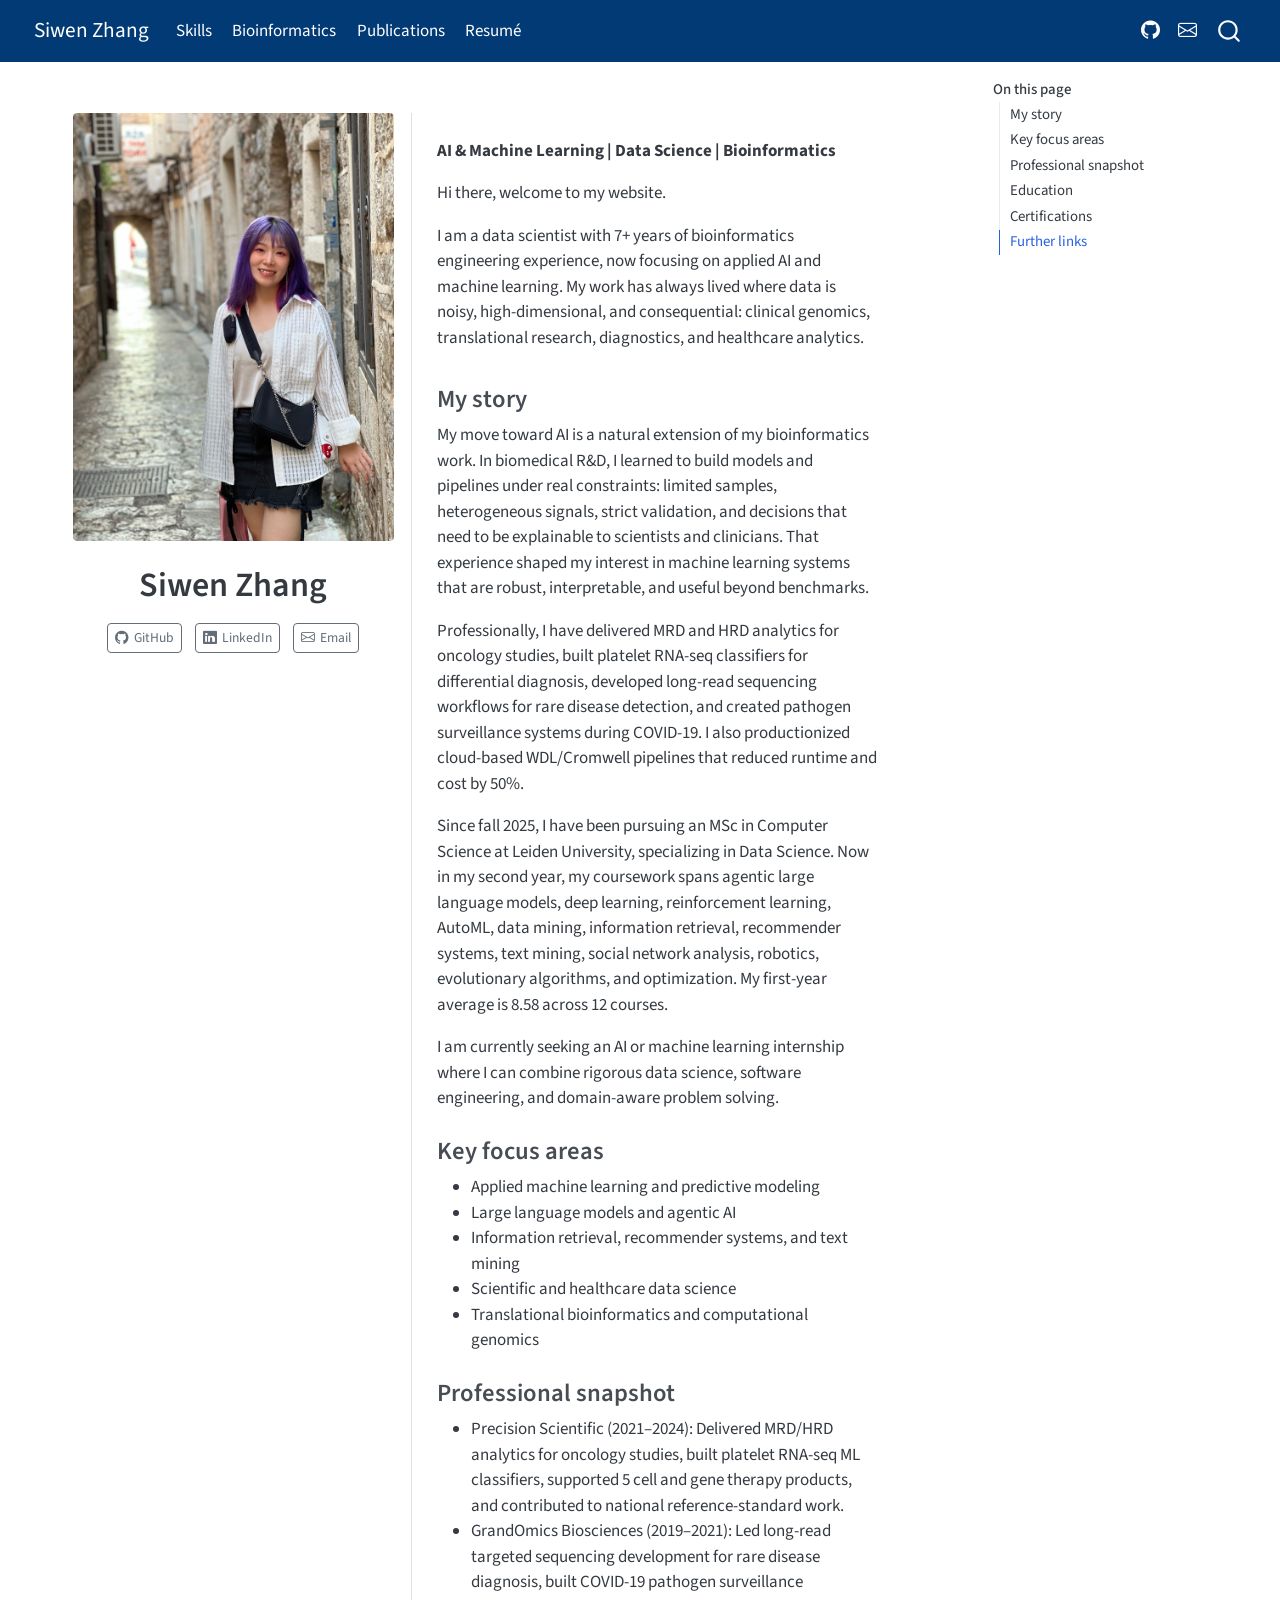
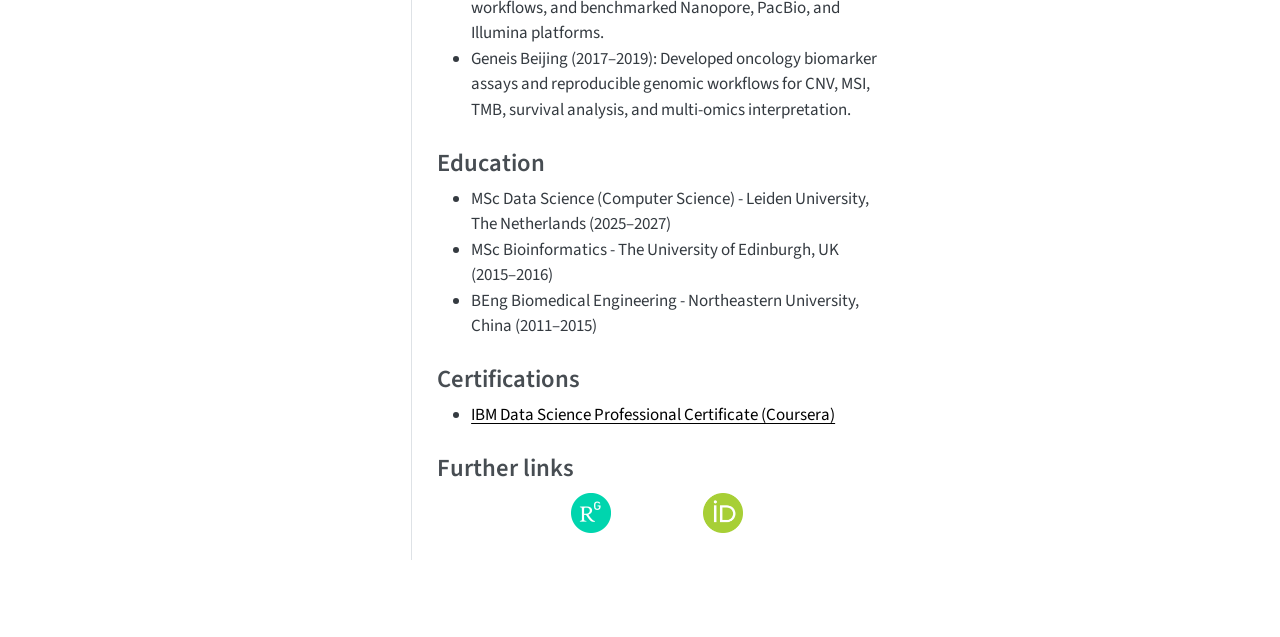
==== commit 302248fc: "change introduction" ====
--- a/docs/index.html
+++ b/docs/index.html
@@ -93,12 +93,12 @@
           <div class="collapse navbar-collapse" id="navbarCollapse">
             <ul class="navbar-nav navbar-nav-scroll me-auto">
   <li class="nav-item">
-    <a class="nav-link" href="./professional_activities.html"> 
-<span class="menu-text">Professional Activities</span></a>
+    <a class="nav-link" href="./personal_skills.html"> 
+<span class="menu-text">Skills</span></a>
   </li>  
   <li class="nav-item">
-    <a class="nav-link" href="./personal_skills.html"> 
-<span class="menu-text">Skills</span></a>
+    <a class="nav-link" href="./bioinformatics.html"> 
+<span class="menu-text">Bioinformatics</span></a>
   </li>  
   <li class="nav-item">
     <a class="nav-link" href="./publications.html"> 
@@ -106,7 +106,7 @@
   </li>  
   <li class="nav-item">
     <a class="nav-link" href="./curriculum.html"> 
-<span class="menu-text">CV</span></a>
+<span class="menu-text">Resumé</span></a>
   </li>  
 </ul>
             <ul class="navbar-nav navbar-nav-scroll ms-auto">
@@ -173,32 +173,32 @@
   </div>
   <div class="about-contents"><main class="content column-page-left" id="quarto-document-content">
 
-<p><strong>Data Scientist | AI &amp; Machine Learning | Bioinformatics</strong></p>
+<p><strong>AI &amp; Machine Learning | Data Science | Bioinformatics</strong></p>
 <p>Hi there, welcome to my website.</p>
-<p>I am a data scientist and bioinformatics engineer transitioning into applied AI and machine learning. Over the past seven years, I have built data-driven solutions for high-dimensional biomedical problems, spanning genomics, clinical diagnostics, translational research, and healthcare analytics. My work has consistently combined statistical rigor, software engineering, and domain expertise to turn complex biological signals into interpretable and actionable insights.</p>
+<p>I am a data scientist with 7+ years of bioinformatics engineering experience, now focusing on applied AI and machine learning. My work has always lived where data is noisy, high-dimensional, and consequential: clinical genomics, translational research, diagnostics, and healthcare analytics.</p>
 <section id="my-story" class="level3">
 <h3 data-anchor-id="my-story">My story</h3>
-<p>My background in bioinformatics is not separate from my interest in AI—it is the foundation for it. In clinical and translational research, I have worked with noisy, heterogeneous, and high-dimensional data, where robust feature engineering, model validation, and clear communication are essential. That experience shaped my interest in machine learning for scientific and real-world decision support.</p>
-<p>I have led analytical workflows for minimal residual disease (MRD), biomarker discovery, viral vector and cellular therapy QC, pathogen surveillance, and multi-omics analysis. In these roles, I developed and productionized pipelines that supported clinical studies, translational projects, and regulatory-ready reporting. These projects taught me how to translate technical work into measurable outcomes: improving assay sensitivity, reducing pipeline cost and runtime, supporting oncology studies, and enabling data-driven decision making in biomedical R&amp;D.</p>
-<p>Since 2025, I have been pursuing an MSc in Data Science at Leiden University, majoring in Computer Science. My coursework has strengthened my machine learning foundation in areas including agentic LLMs, deep learning, reinforcement learning, information retrieval, recommender systems, AutoML, evolutionary algorithms, social network analysis, and optimization. My average grade in the first year is 8.58 across 12 courses, reflecting a strong academic basis for an AI-focused transition.</p>
-<p>I am now looking to apply my background in bioinformatics, data science, and ML to internship opportunities in AI, data science, and applied machine learning, particularly in healthcare, scientific computing, and intelligent decision-support systems.</p>
+<p>My move toward AI is a natural extension of my bioinformatics work. In biomedical R&amp;D, I learned to build models and pipelines under real constraints: limited samples, heterogeneous signals, strict validation, and decisions that need to be explainable to scientists and clinicians. That experience shaped my interest in machine learning systems that are robust, interpretable, and useful beyond benchmarks.</p>
+<p>Professionally, I have delivered MRD and HRD analytics for oncology studies, built platelet RNA-seq classifiers for differential diagnosis, developed long-read sequencing workflows for rare disease detection, and created pathogen surveillance systems during COVID-19. I also productionized cloud-based WDL/Cromwell pipelines that reduced runtime and cost by 50%.</p>
+<p>Since fall 2025, I have been pursuing an MSc in Computer Science at Leiden University, specializing in Data Science. Now in my second year, my coursework spans agentic large language models, deep learning, reinforcement learning, AutoML, data mining, information retrieval, recommender systems, text mining, social network analysis, robotics, evolutionary algorithms, and optimization. My first-year average is 8.58 across 12 courses.</p>
+<p>I am currently seeking an AI or machine learning internship where I can combine rigorous data science, software engineering, and domain-aware problem solving.</p>
 </section>
 <section id="key-focus-areas" class="level3">
 <h3 data-anchor-id="key-focus-areas">Key focus areas</h3>
 <ul>
-<li>Applied machine learning &amp; predictive modeling</li>
-<li>Large language models &amp; agentic AI</li>
-<li>Clinical and scientific data science</li>
-<li>Translational bioinformatics &amp; computational genomics</li>
-<li>Multi-omics data integration &amp; diagnostics</li>
+<li>Applied machine learning and predictive modeling</li>
+<li>Large language models and agentic AI</li>
+<li>Information retrieval, recommender systems, and text mining</li>
+<li>Scientific and healthcare data science</li>
+<li>Translational bioinformatics and computational genomics</li>
 </ul>
 </section>
 <section id="professional-snapshot" class="level3">
 <h3 data-anchor-id="professional-snapshot">Professional snapshot</h3>
 <ul>
-<li>Precision Scientific (2021–2024): Delivered MRD and HRD analytics for oncology studies; built ML classifiers, developed clinical-ready reporting pipelines, and contributed to national reference-standard work.</li>
-<li>GrandOmics Biosciences (2019–2021): Led targeted sequencing development, designed pathogen surveillance systems, and benchmarked sequencing technologies for rare disease and infectious disease applications.</li>
-<li>Geneis Beijing (2017–2019): Developed cancer biomarker assays and translational genomic pipelines for lung and gastric cancer studies, with a focus on CNV/MSI/TMB analyses and clinical interpretation.</li>
+<li>Precision Scientific (2021–2024): Delivered MRD/HRD analytics for oncology studies, built platelet RNA-seq ML classifiers, supported 5 cell and gene therapy products, and contributed to national reference-standard work.</li>
+<li>GrandOmics Biosciences (2019–2021): Led long-read targeted sequencing development for rare disease diagnosis, built COVID-19 pathogen surveillance workflows, and benchmarked Nanopore, PacBio, and Illumina platforms.</li>
+<li>Geneis Beijing (2017–2019): Developed oncology biomarker assays and reproducible genomic workflows for CNV, MSI, TMB, survival analysis, and multi-omics interpretation.</li>
 </ul>
 </section>
 <section id="education" class="level3">
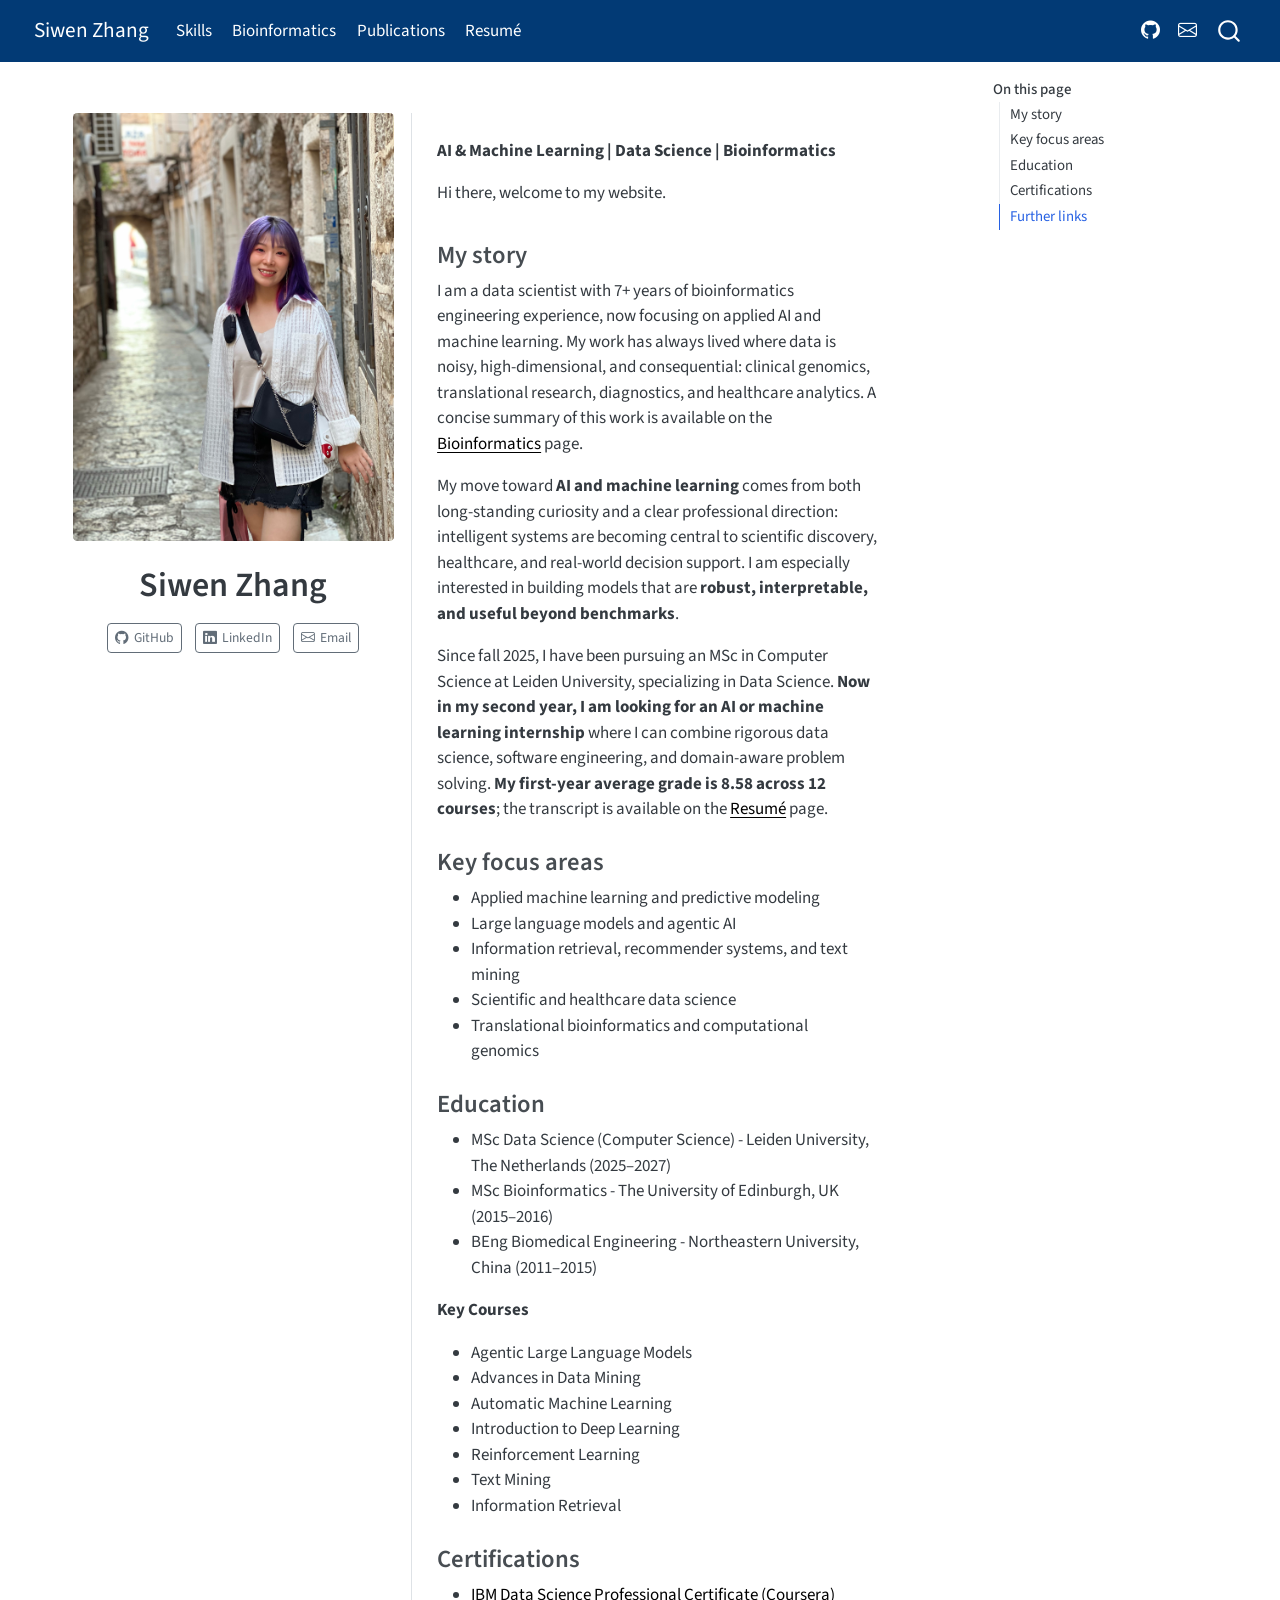
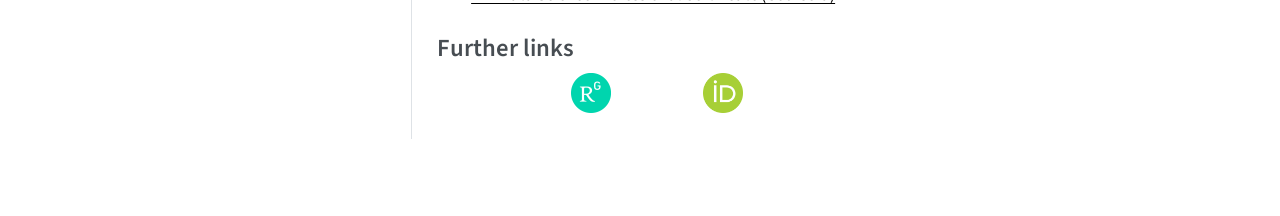
==== commit e6107e08: "update resume" ====
--- a/docs/index.html
+++ b/docs/index.html
@@ -137,7 +137,6 @@
   <ul>
   <li><a href="#my-story" id="toc-my-story" class="nav-link active" data-scroll-target="#my-story">My story</a></li>
   <li><a href="#key-focus-areas" id="toc-key-focus-areas" class="nav-link" data-scroll-target="#key-focus-areas">Key focus areas</a></li>
-  <li><a href="#professional-snapshot" id="toc-professional-snapshot" class="nav-link" data-scroll-target="#professional-snapshot">Professional snapshot</a></li>
   <li><a href="#education" id="toc-education" class="nav-link" data-scroll-target="#education">Education</a></li>
   <li><a href="#certifications" id="toc-certifications" class="nav-link" data-scroll-target="#certifications">Certifications</a></li>
   <li><a href="#further-links" id="toc-further-links" class="nav-link" data-scroll-target="#further-links">Further links</a></li>
@@ -175,13 +174,11 @@
 
 <p><strong>AI &amp; Machine Learning | Data Science | Bioinformatics</strong></p>
 <p>Hi there, welcome to my website.</p>
-<p>I am a data scientist with 7+ years of bioinformatics engineering experience, now focusing on applied AI and machine learning. My work has always lived where data is noisy, high-dimensional, and consequential: clinical genomics, translational research, diagnostics, and healthcare analytics.</p>
 <section id="my-story" class="level3">
 <h3 data-anchor-id="my-story">My story</h3>
-<p>My move toward AI is a natural extension of my bioinformatics work. In biomedical R&amp;D, I learned to build models and pipelines under real constraints: limited samples, heterogeneous signals, strict validation, and decisions that need to be explainable to scientists and clinicians. That experience shaped my interest in machine learning systems that are robust, interpretable, and useful beyond benchmarks.</p>
-<p>Professionally, I have delivered MRD and HRD analytics for oncology studies, built platelet RNA-seq classifiers for differential diagnosis, developed long-read sequencing workflows for rare disease detection, and created pathogen surveillance systems during COVID-19. I also productionized cloud-based WDL/Cromwell pipelines that reduced runtime and cost by 50%.</p>
-<p>Since fall 2025, I have been pursuing an MSc in Computer Science at Leiden University, specializing in Data Science. Now in my second year, my coursework spans agentic large language models, deep learning, reinforcement learning, AutoML, data mining, information retrieval, recommender systems, text mining, social network analysis, robotics, evolutionary algorithms, and optimization. My first-year average is 8.58 across 12 courses.</p>
-<p>I am currently seeking an AI or machine learning internship where I can combine rigorous data science, software engineering, and domain-aware problem solving.</p>
+<p>I am a data scientist with 7+ years of bioinformatics engineering experience, now focusing on applied AI and machine learning. My work has always lived where data is noisy, high-dimensional, and consequential: clinical genomics, translational research, diagnostics, and healthcare analytics. A concise summary of this work is available on the <a href="./bioinformatics.html">Bioinformatics</a> page.</p>
+<p>My move toward <strong>AI and machine learning</strong> comes from both long-standing curiosity and a clear professional direction: intelligent systems are becoming central to scientific discovery, healthcare, and real-world decision support. I am especially interested in building models that are <strong>robust, interpretable, and useful beyond benchmarks</strong>.</p>
+<p>Since fall 2025, I have been pursuing an MSc in Computer Science at Leiden University, specializing in Data Science. <strong>Now in my second year, I am looking for an AI or machine learning internship</strong> where I can combine rigorous data science, software engineering, and domain-aware problem solving. <strong>My first-year average grade is 8.58 across 12 courses</strong>; the transcript is available on the <a href="./curriculum.html">Resumé</a> page.</p>
 </section>
 <section id="key-focus-areas" class="level3">
 <h3 data-anchor-id="key-focus-areas">Key focus areas</h3>
@@ -193,20 +190,22 @@
 <li>Translational bioinformatics and computational genomics</li>
 </ul>
 </section>
-<section id="professional-snapshot" class="level3">
-<h3 data-anchor-id="professional-snapshot">Professional snapshot</h3>
-<ul>
-<li>Precision Scientific (2021–2024): Delivered MRD/HRD analytics for oncology studies, built platelet RNA-seq ML classifiers, supported 5 cell and gene therapy products, and contributed to national reference-standard work.</li>
-<li>GrandOmics Biosciences (2019–2021): Led long-read targeted sequencing development for rare disease diagnosis, built COVID-19 pathogen surveillance workflows, and benchmarked Nanopore, PacBio, and Illumina platforms.</li>
-<li>Geneis Beijing (2017–2019): Developed oncology biomarker assays and reproducible genomic workflows for CNV, MSI, TMB, survival analysis, and multi-omics interpretation.</li>
-</ul>
-</section>
 <section id="education" class="level3">
 <h3 data-anchor-id="education">Education</h3>
 <ul>
 <li>MSc Data Science (Computer Science) - Leiden University, The Netherlands (2025–2027)</li>
 <li>MSc Bioinformatics - The University of Edinburgh, UK (2015–2016)</li>
 <li>BEng Biomedical Engineering - Northeastern University, China (2011–2015)</li>
+</ul>
+<p><strong>Key Courses</strong></p>
+<ul>
+<li>Agentic Large Language Models</li>
+<li>Advances in Data Mining</li>
+<li>Automatic Machine Learning</li>
+<li>Introduction to Deep Learning</li>
+<li>Reinforcement Learning</li>
+<li>Text Mining</li>
+<li>Information Retrieval</li>
 </ul>
 </section>
 <section id="certifications" class="level3">
--- a/docs/custom.css
+++ b/docs/custom.css
@@ -158,6 +158,41 @@
   margin: 0 auto;
 }
 
+.work-details {
+  margin: 1rem 0 2rem;
+  /* border-top: 1px solid #d9e2ec; */
+  /* padding-top: 0.75rem; */
+  border-bottom: 1px solid #d9e2ec;
+  padding-bottom: 1rem;
+}
+
+.work-details summary {
+  display: inline-flex;
+  align-items: center;
+  cursor: pointer;
+  padding: 0.35rem 0.8rem;
+  border: 1px solid #023A75;
+  border-radius: 0.35rem;
+  color: #023A75;
+  font-weight: 700;
+  line-height: 1.2;
+  user-select: none;
+}
+
+.work-details summary:hover {
+  background-color: #eef5ff;
+}
+
+.work-details[open] summary {
+  margin-bottom: 1rem;
+  background-color: #023A75;
+  color: #fff;
+}
+
+.work-details h2 {
+  margin-top: 1.5rem;
+}
+
 @media (min-width: 992px) {
   /* Main article column on pages with a margin TOC. Adjust margin-right to tune space for sidebar. */
   .page-layout-article main.content {
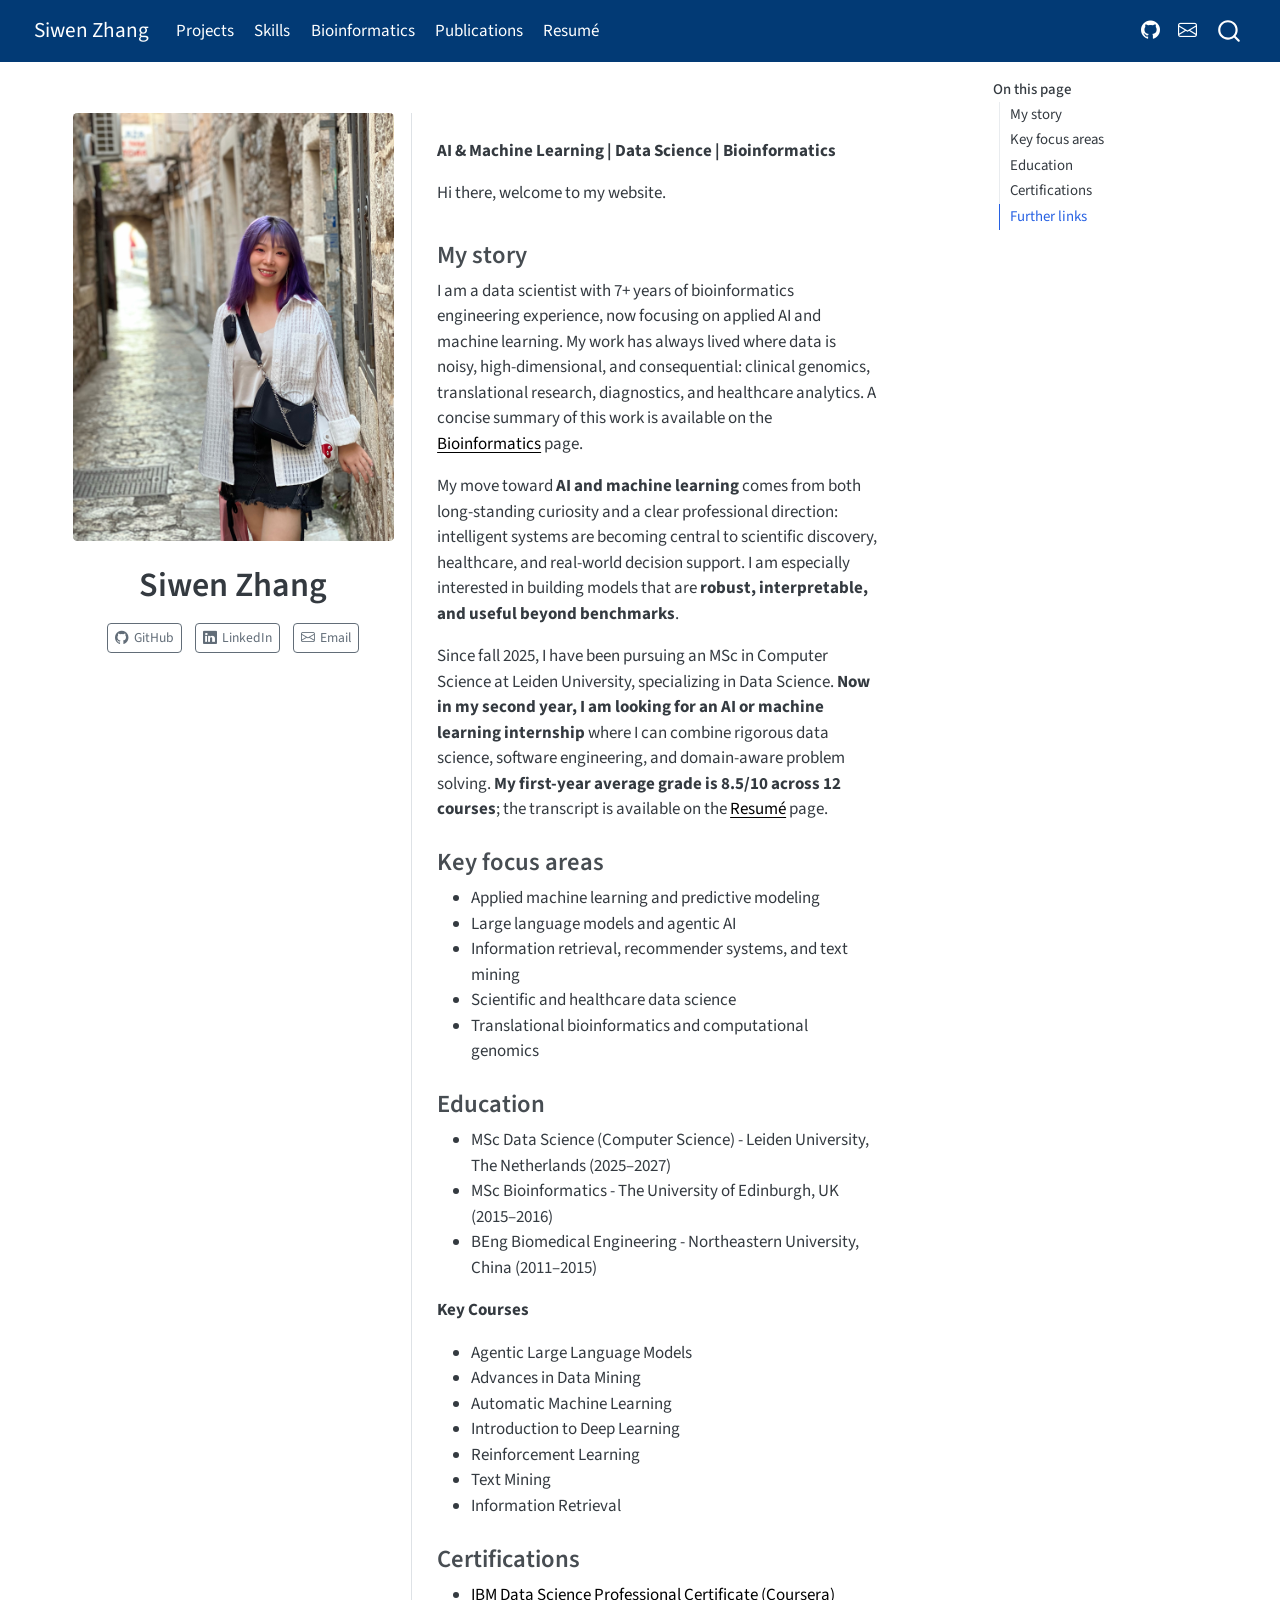
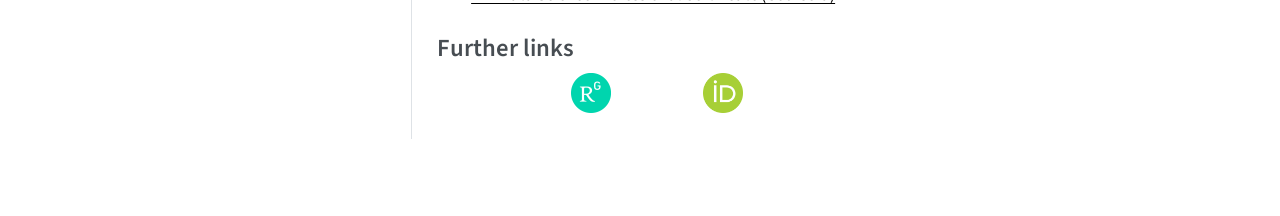
==== commit 3e3dfdf9: "render and add new resume" ====
--- a/docs/index.html
+++ b/docs/index.html
@@ -92,6 +92,10 @@
 </button>
           <div class="collapse navbar-collapse" id="navbarCollapse">
             <ul class="navbar-nav navbar-nav-scroll me-auto">
+  <li class="nav-item">
+    <a class="nav-link" href="./projects.html"> 
+<span class="menu-text">Projects</span></a>
+  </li>  
   <li class="nav-item">
     <a class="nav-link" href="./personal_skills.html"> 
 <span class="menu-text">Skills</span></a>
@@ -178,7 +182,7 @@
 <h3 data-anchor-id="my-story">My story</h3>
 <p>I am a data scientist with 7+ years of bioinformatics engineering experience, now focusing on applied AI and machine learning. My work has always lived where data is noisy, high-dimensional, and consequential: clinical genomics, translational research, diagnostics, and healthcare analytics. A concise summary of this work is available on the <a href="./bioinformatics.html">Bioinformatics</a> page.</p>
 <p>My move toward <strong>AI and machine learning</strong> comes from both long-standing curiosity and a clear professional direction: intelligent systems are becoming central to scientific discovery, healthcare, and real-world decision support. I am especially interested in building models that are <strong>robust, interpretable, and useful beyond benchmarks</strong>.</p>
-<p>Since fall 2025, I have been pursuing an MSc in Computer Science at Leiden University, specializing in Data Science. <strong>Now in my second year, I am looking for an AI or machine learning internship</strong> where I can combine rigorous data science, software engineering, and domain-aware problem solving. <strong>My first-year average grade is 8.58 across 12 courses</strong>; the transcript is available on the <a href="./curriculum.html">Resumé</a> page.</p>
+<p>Since fall 2025, I have been pursuing an MSc in Computer Science at Leiden University, specializing in Data Science. <strong>Now in my second year, I am looking for an AI or machine learning internship</strong> where I can combine rigorous data science, software engineering, and domain-aware problem solving. <strong>My first-year average grade is 8.5/10 across 12 courses</strong>; the transcript is available on the <a href="./curriculum.html">Resumé</a> page.</p>
 </section>
 <section id="key-focus-areas" class="level3">
 <h3 data-anchor-id="key-focus-areas">Key focus areas</h3>
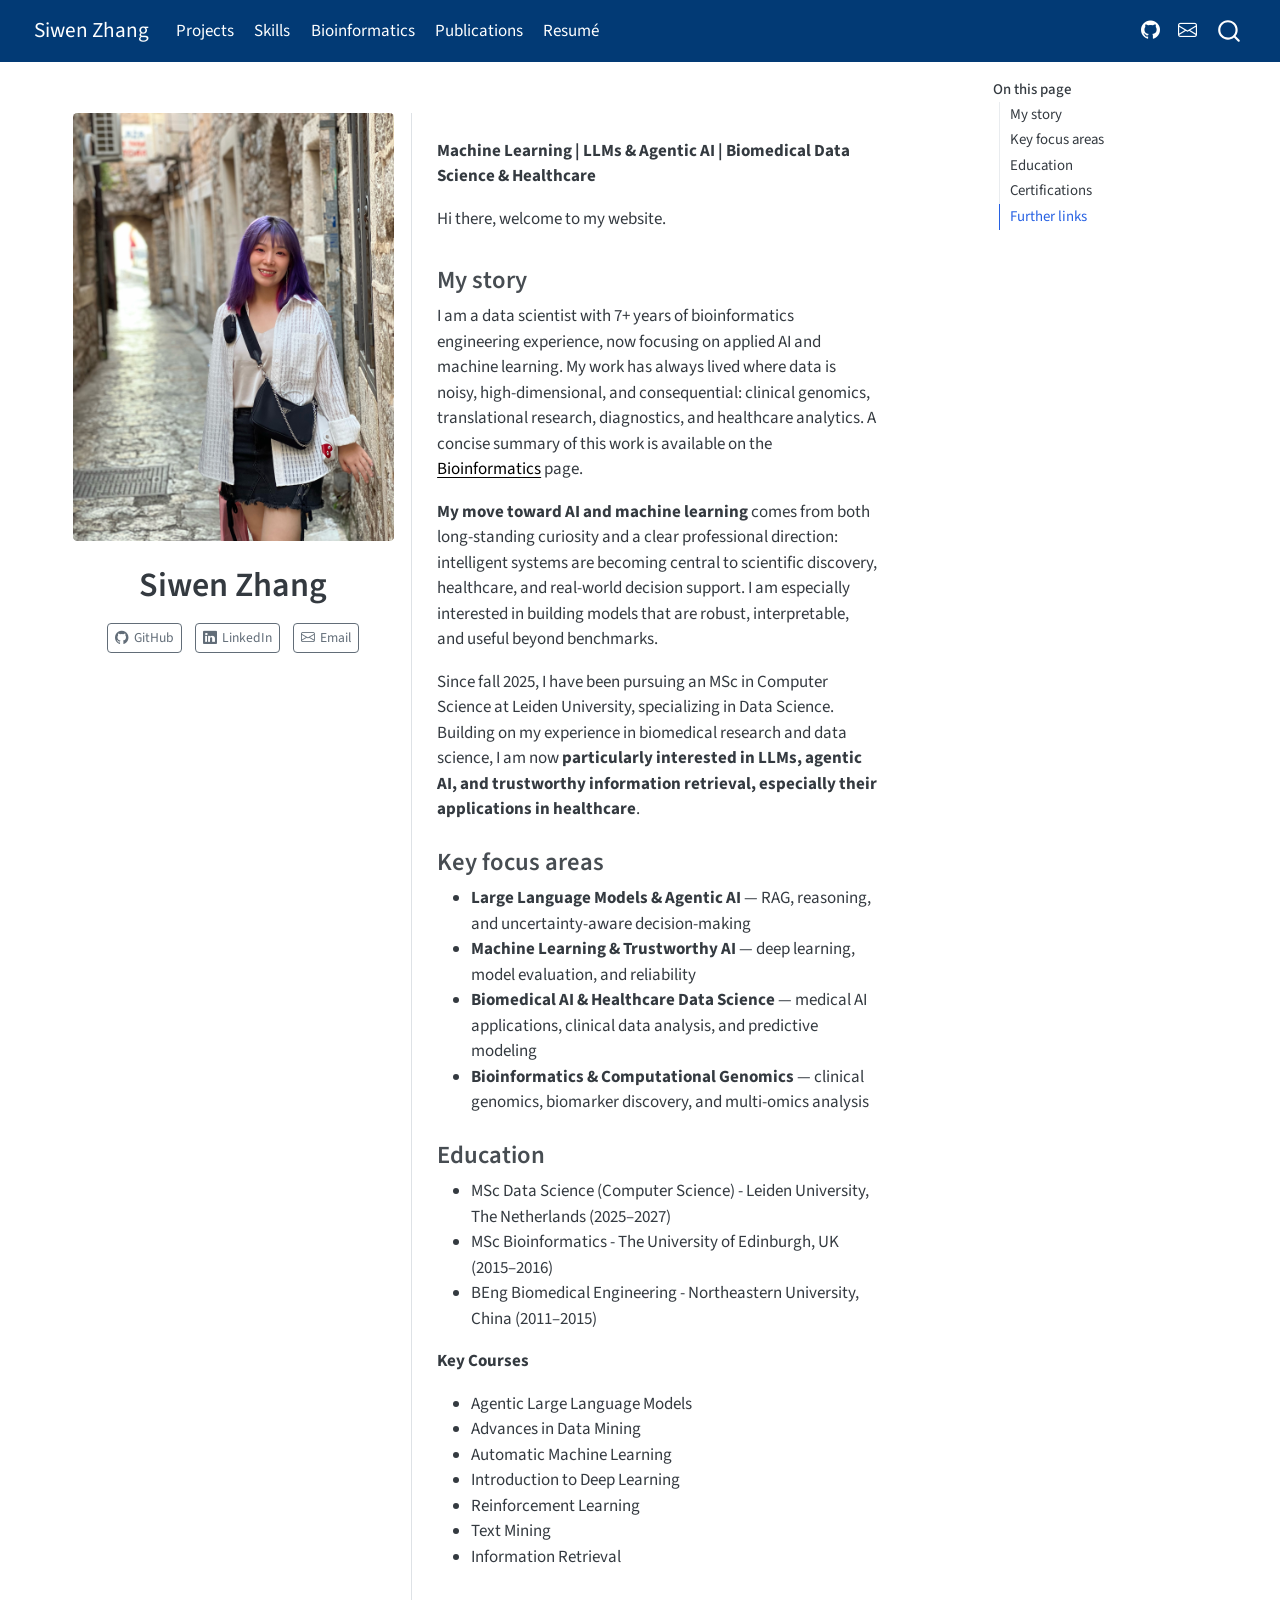
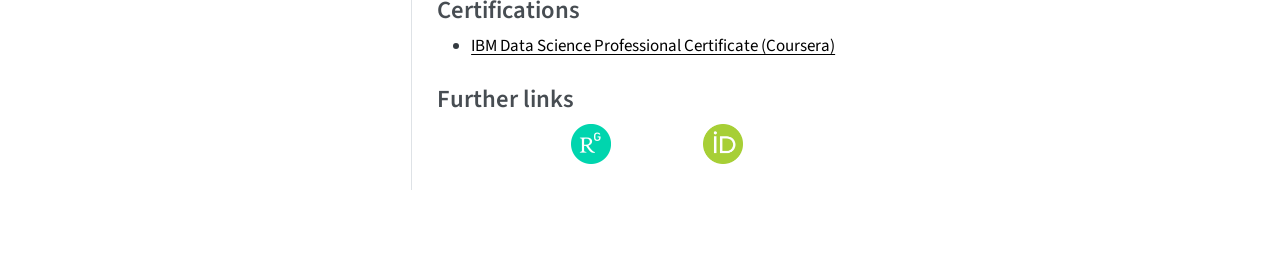
==== commit 085e1b17: "update academic experience" ====
--- a/docs/index.html
+++ b/docs/index.html
@@ -176,22 +176,21 @@
   </div>
   <div class="about-contents"><main class="content column-page-left" id="quarto-document-content">
 
-<p><strong>AI &amp; Machine Learning | Data Science | Bioinformatics</strong></p>
+<p><strong>Machine Learning | LLMs &amp; Agentic AI | Biomedical Data Science &amp; Healthcare</strong></p>
 <p>Hi there, welcome to my website.</p>
 <section id="my-story" class="level3">
 <h3 data-anchor-id="my-story">My story</h3>
 <p>I am a data scientist with 7+ years of bioinformatics engineering experience, now focusing on applied AI and machine learning. My work has always lived where data is noisy, high-dimensional, and consequential: clinical genomics, translational research, diagnostics, and healthcare analytics. A concise summary of this work is available on the <a href="./bioinformatics.html">Bioinformatics</a> page.</p>
-<p>My move toward <strong>AI and machine learning</strong> comes from both long-standing curiosity and a clear professional direction: intelligent systems are becoming central to scientific discovery, healthcare, and real-world decision support. I am especially interested in building models that are <strong>robust, interpretable, and useful beyond benchmarks</strong>.</p>
-<p>Since fall 2025, I have been pursuing an MSc in Computer Science at Leiden University, specializing in Data Science. <strong>Now in my second year, I am looking for an AI or machine learning internship</strong> where I can combine rigorous data science, software engineering, and domain-aware problem solving. <strong>My first-year average grade is 8.5/10 across 12 courses</strong>; the transcript is available on the <a href="./curriculum.html">Resumé</a> page.</p>
+<p><strong>My move toward AI and machine learning</strong> comes from both long-standing curiosity and a clear professional direction: intelligent systems are becoming central to scientific discovery, healthcare, and real-world decision support. I am especially interested in building models that are robust, interpretable, and useful beyond benchmarks.</p>
+<p>Since fall 2025, I have been pursuing an MSc in Computer Science at Leiden University, specializing in Data Science. Building on my experience in biomedical research and data science, I am now <strong>particularly interested in LLMs, agentic AI, and trustworthy information retrieval, especially their applications in healthcare</strong>.</p>
 </section>
 <section id="key-focus-areas" class="level3">
 <h3 data-anchor-id="key-focus-areas">Key focus areas</h3>
 <ul>
-<li>Applied machine learning and predictive modeling</li>
-<li>Large language models and agentic AI</li>
-<li>Information retrieval, recommender systems, and text mining</li>
-<li>Scientific and healthcare data science</li>
-<li>Translational bioinformatics and computational genomics</li>
+<li><strong>Large Language Models &amp; Agentic AI</strong> — RAG, reasoning, and uncertainty-aware decision-making</li>
+<li><strong>Machine Learning &amp; Trustworthy AI</strong> — deep learning, model evaluation, and reliability</li>
+<li><strong>Biomedical AI &amp; Healthcare Data Science</strong> — medical AI applications, clinical data analysis, and predictive modeling</li>
+<li><strong>Bioinformatics &amp; Computational Genomics</strong> — clinical genomics, biomarker discovery, and multi-omics analysis</li>
 </ul>
 </section>
 <section id="education" class="level3">
